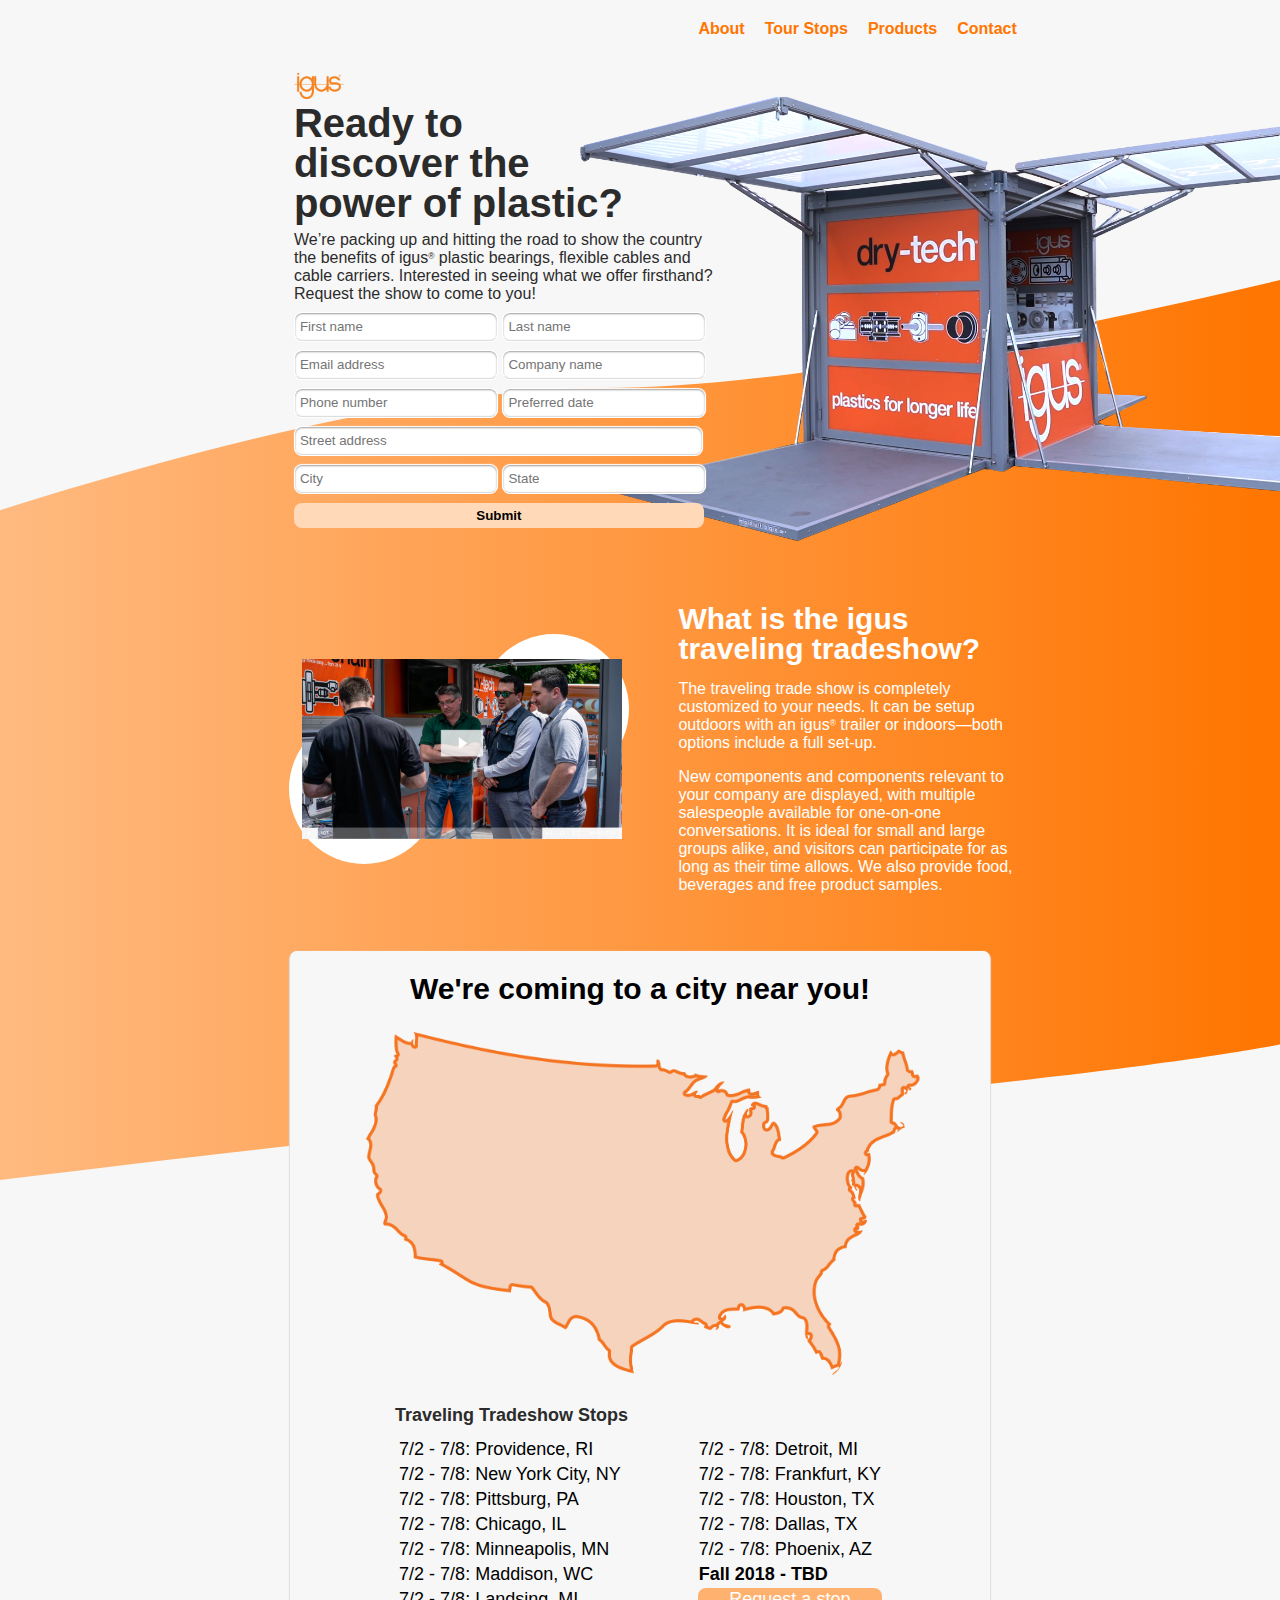
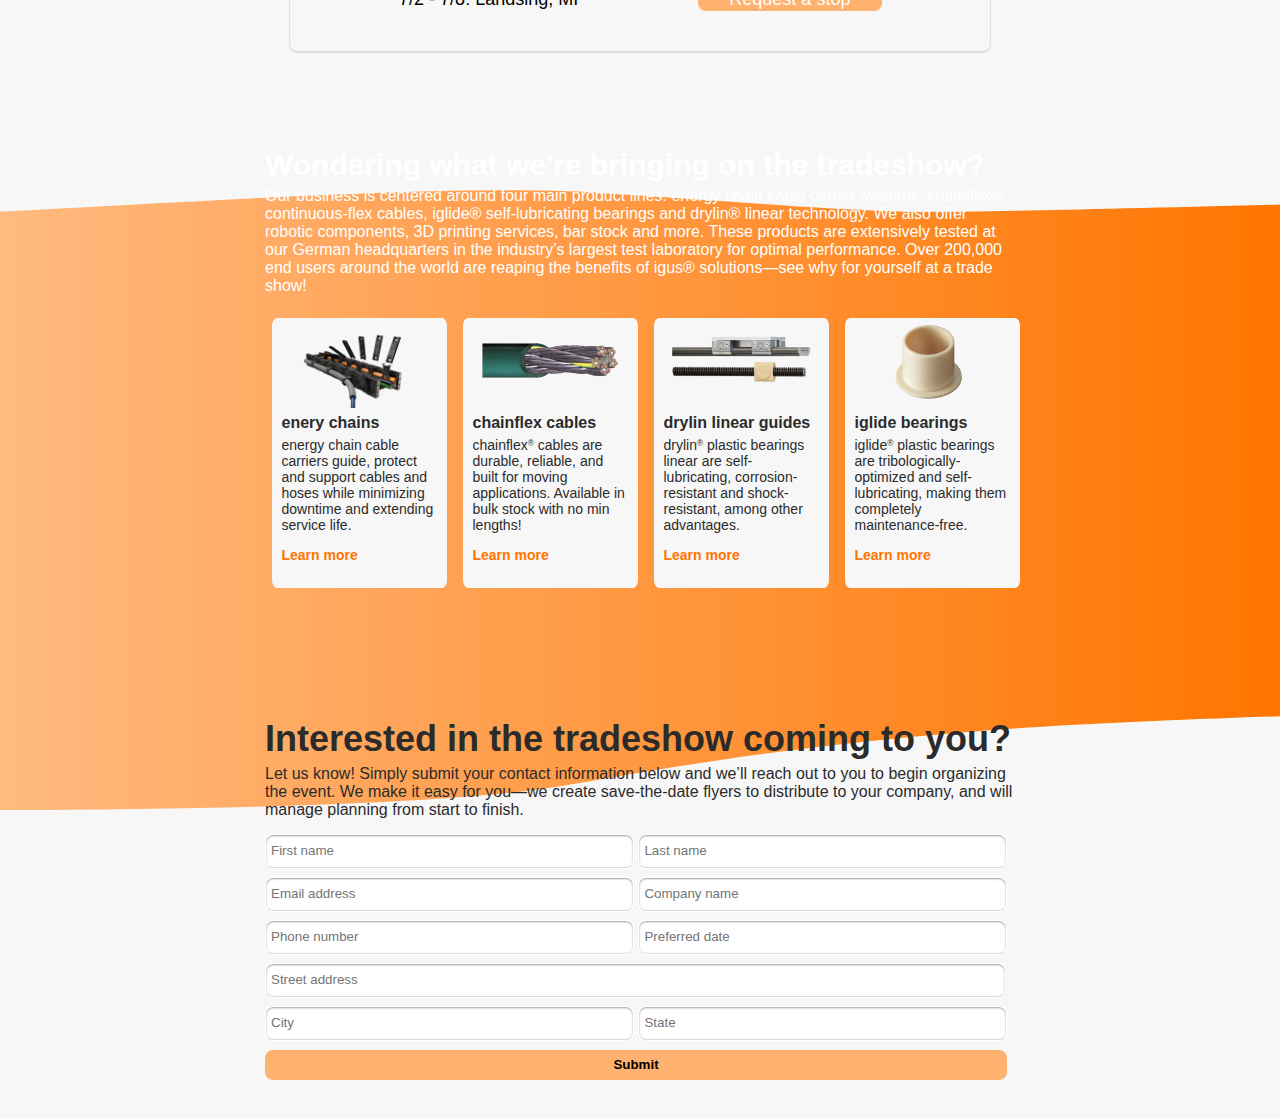
==== index.html @ 84ed5f97 "linked form to hubspot form" ====
<!DOCTYPE html>
<html lang="en" dir="ltr">
<head>
  <meta charset="utf-8">
  <meta name="viewport" content="width=device-width, initial-scale=1">
  <title>igus Traveling Tradeshow</title>
  <script src="https://ajax.googleapis.com/ajax/libs/jquery/3.3.1/jquery.min.js"></script>
  <script src="tts.js"></script>
  <link rel="stylesheet" type="text/css" href="tts.css">
</head>
<body>
  <div class="container">
    <div class="nav">
      <a class="about float-left">About</a>
      <a class="tour-stops float-left">Tour Stops</a>
      <a class="products float-left">Products</a>
      <a class="contact float-left">Contact</a>
  </a>
    </div>
    <div class="top-left-content">
      <img src="img/iguslogo.png" />
      <h1>Ready to discover the power of plastic?</h1>
      <h2>We’re packing up and hitting the road to show the country the benefits of igus<span style="font-size: 10px"><sup>®</sup></span> plastic bearings, flexible cables and cable carriers. Interested in seeing what we offer firsthand? Request the show to come to you!</h2>
      <form action="https://forms.hubspot.com/uploads/form/v2/2366840/729fb272-72f8-492a-8fc4-59e9e68675ff" method="post">
        <input type="text" placeholder="First name" name="firstname" class="two-column" />
        <input type="text" placeholder="Last name" name="lastname" class="two-column" />
        <br />
        <input type="text" placeholder="Email address" name="email" class="two-column" />
        <input type="text" placeholder="Company name" name="company" class="two-column" />
        <br />
        <input type="text" placeholder="Phone number" name="phone" class="two-column" />
        <input type="text" placeholder="Preferred date" name="preferreddate" class="two-column" />
        <br />
        <input type="text" placeholder="Street address" name="address" class="one-column" />
        <br />
        <input type="text" placeholder="City" name="city" class="two-column" />
        <input type="text" placeholder="State" name="state" class="two-column" />
        <br />
        <input type="checkbox" class="opt-in form1" value="true" name="RelevantInfo"> <span class="opt-in form1 form-text">Please send me future relevant information about igus<span style="font-size: 8px"><sup>®</sup></span></span>
        <br class="opt-in-br form1-br" />
        <input type="submit" class="submit" value="Submit">
      </form>
    </div>
    <div class="top-right-content">
      <img src="img/box_transparent.png" />
    </div>
    <div class="middle-left-content">
      <img src="img/video_placeholder.png" class="video" />
      <div id="circle1" class="float-left"></div>
      <div id="circle2" class="float-left"></div>
    </div>
    <div class="middle-right-content">
      <h3>What is the igus traveling tradeshow?</h3>
      <p>The traveling trade show is completely customized to your needs. It can be setup outdoors with an igus<span style="font-size: 10px"><sup>®</sup></span>  trailer or indoors—both options include a full set-up.</p>
      <p>New components and components relevant to your company are displayed, with multiple salespeople available for one-on-one conversations. It is ideal for small and large groups alike, and visitors can participate for as long as their time allows. We also provide food, beverages and free product samples. </p>
    </div>
    <div class="map">
      <h3>We're coming to a city near you!</h3>
      <center><img src="img/map_placeholder.png" /></center>
      <p class="trigger">Traveling Tradeshow Stops</p>
      <table class="tour-dates">
        <tbody>
          <tr>
            <td>7/2 - 7/8: Providence, RI</td>
            <td class="middle-column"></td>
            <td>7/2 - 7/8: Detroit, MI</td>
          </tr>
          <tr>
            <td>7/2 - 7/8: New York City, NY</td>
            <td></td>
            <td>7/2 - 7/8: Frankfurt, KY</td>
          </tr>
          <tr>
            <td>7/2 - 7/8: Pittsburg, PA</td>
            <td></td>
            <td>7/2 - 7/8: Houston, TX</td>
          </tr>
          <tr>
            <td>7/2 - 7/8: Chicago, IL</td>
            <td></td>
            <td>7/2 - 7/8: Dallas, TX</td>
          </tr>
          <tr>
            <td>7/2 - 7/8: Minneapolis, MN</td>
            <td></td>
            <td>7/2 - 7/8: Phoenix, AZ</td>
          </tr>
          <tr>
            <td>7/2 - 7/8: Maddison, WC</td>
            <td></td>
            <td><strong>Fall 2018 - TBD</strong></td>
          </tr>
          <tr>
            <td>7/2 - 7/8: Landsing, MI</td>
            <td></td>
            <td class="cta">Request a stop</td>
          </tr>
        </tbody>
      </table>
    </div>
    <div class="van">
      <img src="img/van.png" />
    </div>
    <div class="tile-intro">
      <h3>Wondering what we're bringing on the tradeshow?</h3>
      <p>Our business is centered around four main product lines: energy chain cable carrier systems, chainflex® continuous-flex cables, iglide® self-lubricating bearings and drylin® linear technology. We also offer robotic components, 3D printing services, bar stock and more. These products are extensively tested at our German headquarters in the industry’s largest test laboratory for optimal performance. Over 200,000 end users around the world are reaping the benefits of igus® solutions—see why for yourself at a trade show! </p>
    </div>
    <div class="tiles">
      <div class="e-chain tile float-left">
        <center><img src="img/echain_tile.png" /></center>
        <h4>enery chains</h4>
        <p>energy chain cable carriers guide, protect and support cables and hoses while minimizing downtime and extending service life. </p>
        <p class="cta">Learn more</p>
      </div>
      <div class="chainflex tile float-left">
        <center><img src="img/chainflex_tile.png" /></center>
        <h4>chainflex cables</h4>
        <p>chainflex<span style="font-size: 10px"><sup>®</sup></span> cables are durable, reliable, and built for moving applications. Available in bulk stock with no min lengths! </p>
        <p class="cta">Learn more</p>
      </div>
      <div class="drylin tile float-left">
        <center><img src="img/drylin_tile.png" /></center>
        <h4>drylin linear guides</h4>
        <p>drylin<span style="font-size: 10px"><sup>®</sup></span> plastic bearings linear are self-lubricating, corrosion-resistant and shock-resistant, among other advantages. </p>
        <p class="cta">Learn more</p>
      </div>
      <div class="iglide tile float-left">
        <center><img src="img/iglide_tile.png" /></center>
        <h4>iglide bearings</h4>
        <p>iglide<span style="font-size: 10px"><sup>®</sup></span> plastic bearings are tribologically-optimized and self-lubricating, making them completely maintenance-free. </p>
        <p class="cta">Learn more</p>
      </div>
    </div>
    <div class="bottom-form">
      <h3>Interested in the tradeshow coming to you?</h3>
      <p>Let us know! Simply submit your contact information below and we’ll reach out to you to begin organizing the event. We make it easy for you—we create save-the-date flyers to distribute to your company, and will manage planning from start to finish. </p>
      <form action="https://forms.hubspot.com/uploads/form/v2/2366840/729fb272-72f8-492a-8fc4-59e9e68675ff" method="post">
        <input type="text" placeholder="First name" name="firstname" class="two-column" />
        <input type="text" placeholder="Last name" name="lastname" class="two-column" />
        <br />
        <input type="text" placeholder="Email address" name="email" class="two-column" />
        <input type="text" placeholder="Company name" name="company" class="two-column" />
        <br />
        <input type="text" placeholder="Phone number" name="phone" class="two-column" />
        <input type="text" placeholder="Preferred date" name="preferreddate" class="two-column" />
        <br />
        <input type="text" placeholder="Street address" name="address" class="one-column" />
        <br />
        <input type="text" placeholder="City" name="city" class="two-column" />
        <input type="text" placeholder="State" name="state" class="two-column" />
        <br />
        <input type="checkbox" class="opt-in form2" value="true" name="RelevantInfo"> <span class="opt-in form2 form-text">Please send me future relevant information about igus<span style="font-size: 8px"><sup>®</sup></span></span>
        <br class="opt-in-br form2-br" />
        <input type="submit" class="submit" value="Submit">
      </form>
    </div>
  </div>
  <svg class="orangebg" preserveAspectRatio="none" width="1800px" height="1116px" viewBox="0 0 1800 1116" version="1.1" xmlns="http://www.w3.org/2000/svg" xmlns:xlink="http://www.w3.org/1999/xlink">
    <defs>
        <linearGradient x1="100%" y1="50%" x2="0%" y2="50%" id="linearGradient-1">
            <stop stop-color="#FF7500" offset="0%"></stop>
            <stop stop-color="#FFBA80" offset="100%"></stop>
        </linearGradient>
    </defs>
    <g id="Page-1" stroke="none" stroke-width="1" fill="none" fill-rule="evenodd">
        <g transform="translate(0.000000, -312.000000)" fill="url(#linearGradient-1)">
            <g transform="translate(0.000000, 84.000000)">
                <path d="M0,513.405954 C363.564269,412.464767 646.639088,361.994174 849.224458,361.994174 C1051.80983,361.994174 1368.73501,317.329449 1800,228 C1800,860 1800,1176 1800,1176 C1800,1176 1508,1227 849.691576,1264.69545 C683.890856,1274.18938 400.660331,1300.62423 0,1344 L0,513.405954 Z" id="Path-2"></path>
            </g>
        </g>
    </g>
  </svg>
  <svg class="orangebg-2" preserveAspectRatio="none" width="1800px" height="687px" viewBox="0 0 1800 687" version="1.1" xmlns="http://www.w3.org/2000/svg" xmlns:xlink="http://www.w3.org/1999/xlink">
      <defs>
          <linearGradient x1="-6.92675159%" y1="118.098209%" x2="88.933121%" y2="3.46675311%" id="linearGradient-1">
              <stop stop-color="#FF7000" offset="0%"></stop>
              <stop stop-color="#FFBA80" offset="100%"></stop>
          </linearGradient>
      </defs>
      <g id="Page-1" stroke="none" stroke-width="1" fill="none" fill-rule="evenodd">
          <g id="Artboard-Copy-5" transform="translate(0.000000, -2143.000000)" fill="url(#linearGradient-1)">
              <g id="Blue-background" transform="translate(-166.000000, 85.000000)">
                  <path d="M1006,2061 C1192,2070.09346 1362,2082.08822 1470,2082.08822 C1542,2082.08822 1707.33333,2079.42233 1966,2074.09055 L1966,2641 C1778.66667,2645.66667 1629.33333,2651.66667 1518,2659 C1191.76858,2680.4883 1012,2713 925,2722 C784.421966,2736.54256 531.421966,2744.20922 166,2745 L166,2082.08822 C497,2068.49767 820,2051.90654 1006,2061 Z" id="Path-5"></path>
              </g>
          </g>
      </g>
  </svg>
  <script src="https://unpkg.com/scrollreveal/dist/scrollreveal.min.js"></script>
  <script src="https://cdnjs.cloudflare.com/ajax/libs/ScrollMagic/2.0.5/ScrollMagic.min.js"></script>
  <script src="https://cdnjs.cloudflare.com/ajax/libs/ScrollMagic/2.0.5/plugins/debug.addIndicators.min.js"></script>
</body>
</html>
---- tts.css ----
body {
  background-color: #F7F7F7;
  font-family: arial;
}

/* Container for all content */
.container {
  width: 1300px;
  z-index: 2;
  position: relative;
}

/* Popular styles */
.container, .map, .tour-dates, .tile-intro, .tiles, .bottom-form {
  margin-left: auto;
  margin-right: auto;
}
.float-left {
  float: left;
}

/* Backgrounds */
.orangebg, .orangebg-2 {
  position: absolute;
  left: 0;
  z-index: 1;
  width: 100vw;
}
.orangebg {
  top: 280px;
}
.orangebg-2 {
  top: 1930px;
}

/* Navigation */
.nav .float-left {
  padding-left: 20px;
}
.nav {
  height: 30px;
  color: #FF7500;
  font-size: 16px;
  margin-top: 20px;
  font-weight: bold;
  margin-left: 65%;
}

/* Intro section */
.top-left-content {
  width: 420px;
  margin-top: 3%;
  margin-left: 5%;
}
.top-right-content {
  width: 800px;
  position: absolute;
  top: 60px;
  left: 40%;
}
h1, h2 {
  margin-top: 0;
  color: #2B2B2B;
}
h1 {
  font-size: 40px;
  line-height: 1em;
  margin-bottom: 8px;
}
h2 {
  font-weight: 400;
  font-size: 16px;
  margin-bottom: 10px;
}
.top-right-content img {
  width: 800px;
}
.top-left-content img {
  width: 50px;
}

/* Styling forms */
input[type=text], input[type=submit] {
  border-radius: 8px;
}
input[type=text] {
  border: 1px solid transparent;
  border-top: none;
  border-bottom: 1px solid #DDD;
  box-shadow: inset 0 1px 2px rgba(0, 0, 0, .39), 0 -1px 1px #FFF, 0 1px 0 #FFF;
  margin-bottom: 10px;
  padding-left: 5px;
}
input[type=submit] {
  border: none;
  font-weight: bold;
}

.form-text{
  font-size: 13px;
  color: #2B2B2B;
}

.opt-in{
  margin-top: 0;
  margin-bottom: 10px;
}

.opt-in,
.opt-in-br{
  display: none;
}

.submit:hover{
  box-shadow: 0 4px 8px 0 rgba(0, 0, 0, 0.2), 0 6px 20px 0 rgba(0, 0, 0, 0.19);
}

/* First form */
.top-left-content input[type=text], .top-left-content input[type=submit] {
  height: 25px;
}
.top-left-content .two-column {
  width: 195px;
}
.top-left-content .one-column {
  width: 400px;
}
.top-left-content input[type=submit] {
  width: 410px;
  background-color: #FFD9B8;
}

/* Second form */
.bottom-form input[type=text], .bottom-form input[type=submit] {
  height: 30px;
}
.bottom-form .two-column {
  width: 420px;
}
.bottom-form .one-column {
  width: 850px;
}
.bottom-form input[type=submit] {
  width: 860px;
  background-color: #FFB16F
}

/* Video styling */
.middle-left-content {
  width: 600px;
  margin-top: 6%;
  margin-left: 7%;
}
#circle1, #circle2 {
  background-color: white;
  width: 250px;
  height: 250px;
  border-radius: 50%;
  display: block;
}
#circle1 {
  margin-top: 20%;
}

/* Video text styling */
.middle-right-content {
  width: 500px;
  position: absolute;
  left: 55%;
  color: white;
}
.middle-right-content h3 {
  font-size: 40px;
  line-height: 1em;
  margin-bottom: 8px;
  font-weight: bold;
}
.middle-right-content p {
  font-size: 16px;
}
.middle-left-content img {
  width: 450px;
  position: absolute;
  left: 9%;
  margin-top: 4%;
}

/* Map styling */
.map {
  background-color: #F7F7F7;
  width: 700px;
  position: relative;
  height: 700px;
  margin-top: 40%;
  box-shadow: 0 1px 1px 1px rgb(222, 222, 222);
  border-radius: 7.2px;
}
.map img {
  width: 600px;
}
.map h3 {
  text-align: center;
  font-size: 30px;
  padding-top: 3%;
  padding-bottom: 0;
  margin-bottom: 0;
}
.map p {
  margin-left: 15%;
  font-size: 18px;
  font-weight: bold;
  margin-bottom: 10px;
  color: #2B2B2B;
  margin-top: 0;
}
.tour-dates {
  text-align: left;
  font-size: 18px;
}
.tour-dates .middle-column {
  width: 15%;
}
.tour-dates .cta {
  background-color: #FFB16F;
  color: white;
  border-radius: 8px;
  text-align: center;
}

/* Van styling */
.van {
  margin-top: 47px;
  margin-left: 0;
  opacity: 0;
  transition: all 1s ease-out;
}
.fadeIn {
  margin-left: 550px;
  opacity: 1;
}
.van img {
  width: 600px;
}

/* Tile intro */
.tile-intro {
  width: 875px;
  position: relative;
  color: white;
}
.tile-intro h3 {
  font-size: 30px;
  margin-bottom: 0;
}
.tile-intro p {
  margin-top: 5px;
}

/* Product tiles */
.tiles {
  position: relative;
  width: 913px;
  margin-top: 3%;
}
h4 {
  margin-bottom: 0;
  color: #2B2B2B
}
.tiles p {
  margin-top: 5px;
  color: #2B2B2B
}
.tiles .cta {
  color: #FF7500;
  font-weight: bold;
}
.tile {
  width: 190px;
  height: 300px;
  background-color: #f7f7f7;
  margin-left: 2%;
  border-radius: 3%;
  padding-left: 10px;
  padding-right: 10px;
}
.tile img {
  height: 112px;
}

/* Bottom form text*/
.bottom-form {
  width: 875px;
  margin-top: 40%;
  margin-bottom: 5%;
}
.bottom-form h3 {
  font-size: 42px;
  margin-bottom: 0;
  color: #2B2B2B;
}
.bottom-form p {
  margin-top: 5px;
  color: #2B2B2B;
}

/*Cursor on links*/
.nav, .cta, .submit{
  cursor: pointer;
}

@media only screen and (max-width: 375px) {
  body {
    width: 345px;
    margin-left: 0;
  }

  /* Background */
  .orangebg {
    top: 310px;
  }
  .orangebg-2 {
    top: 1440px;
  }

  /* Popular styles */
  .container {
    width: 345px;;
    margin-left: 0;
    margin-right: 0;
  }

  /* Intro section */
  .top-left-content {
    width: calc(100% - 10px);
    margin-left: 8px;
  }

  /* Styling forms */
  /* First form */
  .top-left-content .one-column, .top-left-content .two-column {
    width: calc(100% - 20px);
  }
  .top-left-content input[type=submit] {
    width: calc(100% - 10px);
  }

  /* Second form */
  .bottom-form .one-column {
    width: calc(100% - 20px);
  }
  .bottom-form .two-column {
    width: calc(100% - 20px);
  }
  .bottom-form input[type=submit] {
    width: 100%;
  }

  /* Video styling */
  .middle-left-content {
    width: 345px;
    margin-left: 6%;
  }
  .middle-left-content img {
    width: 270px;
    left: 12%;
  }
  #circle1, #circle2 {
    width: 120px;
    height: 120px;
    margin-left: 10px;
  }

  #circle1{
    margin-top: 20%;
  }
  #circle2 {
    margin-top: -1%;
    margin-left: 15%;
  }

  /* Video text styling */
  .middle-right-content {
    width: 330px;
    margin-top: 86%;
  }

  /* Van styling */
  .van, .fadeIn {
    margin-top: -560px;
    margin-left: 40px;
  }

  /* Map styling */
  .map {
    width: 340px;
    height: 430px;
    margin-top: 45%;
    margin-left: 5%;
  }
  .map img {
    width: 280px;
  }
  .tour-dates .middle-column {
    width: 0;
  }

  /* Tile intro */
  .tile-intro {
    width: 340px;
    margin-left: 8px;
    margin-top: 135%;
  }

  /* Product tiles */
  .tiles {
    width: 355px;
    margin-left: 6px;
  }
  .tile {
    width: 145px;
    height: 220px;
  }
  .tile img {
    height: 80px;
  }
  .tile p {
    font-size: 12px;
    margin-bottom: 0;
  }
  h4 {
    font-size: 14px;
  }

  /* Bottom form */
  .bottom-form {
    width: 320px;
    margin-left: 8px;
  }
}

@media only screen and (min-width: 376px) and (max-width: 495px) {
  body {
    width: 480px;
  }

  /* Background */
  .orangebg, .orangebg-2 {
    width: 480px;
  }
  .orangebg {
    top: 330px;
  }
  .orangebg-2 {
    top: 1420px;
  }

  /* Popular styles */
  .container {
    width: 480px;
  }

  /* Intro section */
  .top-left-content {
    width: 344px;
    margin-left: 1%;
  }
  .top-right-content {
    z-index: 1;
  }

  /* Styling forms */
  /* First form */
  .top-left-content .one-column, .top-left-content .two-column, .bottom-form .one-column, .bottom-form .two-column {
    width: calc(100vw - 50px);
  }
  .top-left-content input[type=submit], .bottom-form input[type=submit] {
    width: calc(100vw - 40px);
  }

  /* Video styling */
  .middle-left-content {
    width: 480px;
    margin-left: auto;
    margin-right: auto;
  }
  .middle-left-content img {
    width: 80vw;
    position: absolute;
    left: 7vw;
    margin-top: 4%;
  }
  #circle1, #circle2 {
    width: 42vw;
    height: 42vw;
  }

  #circle1 {
    margin-top: 13%;
  }
  #circle2 {
    margin-top: -1%;
    margin-left: 5%;
  }

  /* Video text styling */
  .middle-right-content {
    width: calc(100vw - 10vw);
    margin-top: 79%;
  }
  .middle-right-content h3 {
    font-size: 34px;
  }

  /* Van styling */
  .van, .fadeIn {
    margin-top: -610px;
    margin-left: 20vw;
  }

  /* Map styling */
  .map {
    width: 90vw;
    height: 470px;
    margin-top: 35%;
    margin-left: 1vw;
  }
  .map img {
    width: 350px;
  }
  .tour-dates .middle-column {
    width: 5%;
  }

  /* Tile intro */
  .tile-intro {
    width: calc(100vw - 10vw);
    margin-left: 2%;
    margin-top: 110%;
  }

  /* Product tiles */
  .tiles {
    width: 480px;
    margin-left: 0;
  }
  .tile {
    width: calc(100vw - 60vw);
  }

  /* Bottom form */
  .bottom-form {
    width: calc(100vw - 10vw);
    margin-left: 2%;
  }
}

@media only screen and (min-width:496px) and (max-width:768px) {
  /* Background */
  .orangebg, .orangebg-2 {
    height: 280px;
  }
  .orangebg {
    top: 280px;
  }
  .orangebg-2 {
    top: 1240px;
  }
  .container {
    width: 100vw;
    overflow-x: hidden;
  }

  /* Intro section */
  .top-right-content img {
    width: 700px;
  }
  .top-left-content {
    width: 360px;
    margin-left: 3vw;
    top: 20px
  }
  .top-right-content {
    top: 0
  }
  h1 {
    width: 344px;
  }

  /* Styling forms */
  /* First form */
  .top-left-content .two-column {
    width: 165px;
  }
  .top-left-content .one-column {
    width: 345px;
  }
  .top-left-content input[type=submit] {
    width: 355px;
  }

  /* Second form */
  .bottom-form .one-column {
    width: 80vw;
  }
  .bottom-form .two-column {
    width: 80vw;
  }
  .bottom-form input[type=submit] {
    width: calc(80vw + 10px)
  }

  /* Video styling */
  .middle-left-content {
    width: 80vw;
    margin-top: 12vw;
    margin-left: auto;
    margin-right: auto;
  }
  .middle-left-content img {
    width: 70vw;
    margin-left: 6vw;
  }
  .middle-right-content .float-left {
    float: none;
  }
  #circle1, #circle2 {
    width: 35vw;
    height: 35vw;
  }

  #circle1 {
    margin-top: 13%;
  }
  #circle2 {
    margin-top: -1%;
    margin-left: 12%;
  }

  /* Video text styling */
  .middle-right-content {
    width: 80vw;
    left: 1%;
    margin-left: auto;
    margin-right: auto;
    margin-top: 65vw;
  }

  /* Van styling */
  .van, .fadeIn {
    position: absolute;
    margin-top: -590px;
    margin-left: 150px;
  }

  /* Map styling */
  .map {
    width: 400px;
    height: 470px;
    margin-top: 150px;
  }
  .map img {
    width: 350px;
  }
  .tour-dates .middle-column {
    width: 5%;
  }

  /* Tile intro */
  .tile-intro {
    width: 80vw;
    margin-left: auto;
    margin-right: auto;
    margin-top: 0;
  }

  /* Product tiles */
  .tiles {
    width: 440px;
    top: 20px
  }

  h4{
    margin-top: 4%;
  }

  /* Bottom form */
  .bottom-form {
    width: 80vw;
    margin-top: 670px;
  }
}

@media only screen and (min-width:769px) and (max-width:1299px) {
  .orangebg {
    height: 900px;
  }
  .orangebg-2 {
    top: 1790px;
    height: 620px;
  }
  .container {
    width: 769px;
  }
  .nav {
    margin-left: 55%;
  }
  h1 {
    width: 340px;
  }
  .middle-left-content {
    width: 400px;
  }
  .middle-left-content img {
    width: 320px;
    left: 6%;
    margin-top: 11%;
  }
  .middle-right-content {
    width: 350px;
  }
  .middle-right-content h3 {
    font-size: 30px;
  }
  .map {
    margin-top: 55%;
  }
  #circle1, #circle2 {
    width: 150px;
    height: 150px;
  }
  #circle1 {
    margin-top: 35%;
    margin-left: -5%;
  }
  #circle2 {
    margin-top: 15%;
    margin-left: 10%;
  }
  .van {
    margin-left: 0;
  }
  .fadeIn {
    margin-left: 300px;
  }
  .van img {
    width: 430px;
  }
  .tile-intro, .bottom-form {
    width: 750px;
  }
  .tiles {
    width: 800px;
  }
  h4 {
    margin-top: 2px;
  }
  .tile {
    width: 155px;
    height: 270px;
  }
  .tile img {
    height: 90px;
  }
  .tiles p {
    font-size: 14px;
  }
  .bottom-form {
    margin-top: 55%;
  }
  .bottom-form h3 {
    font-size: 36px;
  }
  .bottom-form .two-column {
      width: 360px;
  }
  .bottom-form .one-column {
    width: 732px;
  }
  .bottom-form input[type="submit"] {
    width: 742px;
  }
}

@media only screen and (max-width: 495px) {
  .orangebg, .orangebg-2 {
    height: 400px;
  }
  .top-right-content img {
    width: 570px;
    margin-top: -30px;
    display: none;
  }
  .top-left-content br {
    display: block;
    margin: 0 0;
  }
  .middle-left-content {
    margin-top: 20%;
  }
  .middle-right-content .float-left {
    float: none;
  }
  .middle-right-content {
    left: 2%;
  }
  h4 {
    margin-top: 5px;
  }
  .bottom-form {
    margin-top: 140%;
  }
}

@media only screen and (max-width: 768px) {
  .nav{
    display: none;
  }
  .middle-left-content img {
    position: absolute;
    margin-top: 4%;
  }
  #circle1, #circle2 {
    background-color: #ff7500;
  }
  .middle-right-content {
    position: relative;
    color: #2B2B2B
  }
  .van {
    opacity: 1;
    transition: none;
  }
  .van img {
    width: 300px;
  }
  .map h3 {
    font-size: 20px;
  }
  .map p {
    margin-left: 21%;
  }
  .tour-dates {
    font-size: 14px;
  }
  .tile-intro {
    color: #2B2B2B;
  }
  .tile {
    background-color: #FFB16F;
  }
  .iglide, .drylin {
    margin-top: 10px;
  }
  .bottom-form {
    margin-bottom: 5%;
  }
  .bottom-form h3 {
    font-size: 30px;
    margin-bottom: 0;
    color: #2B2B2B;
  }
  .bottom-form p {
    margin-top: 5px;
    color: #2B2B2B;
  }
  .bottom-form br {
    display: block;
    margin: 0 0;
  }
}

@media only screen and (max-width: 1299px) {
  body {
    overflow-x: hidden;
  }
  .top-right-content img {
    z-index: 1;
    overflow-x: hidden;
  }
  .top-left-content {
    z-index: 2;
    position: relative;
  }
}

/* Background styling */
@media only screen and (min-width: 600px) and (max-width: 650px) {
  .orangebg-2 {
    top: 1310px !important;
  }
}
@media only screen and (min-width: 651px) and (max-width: 705px) {
  .orangebg-2 {
    top: 1410px !important;
  }
}
@media only screen and (min-width: 706px) and (max-width: 768px) {
  .orangebg-2 {
    top: 1380px !important;
  }
}
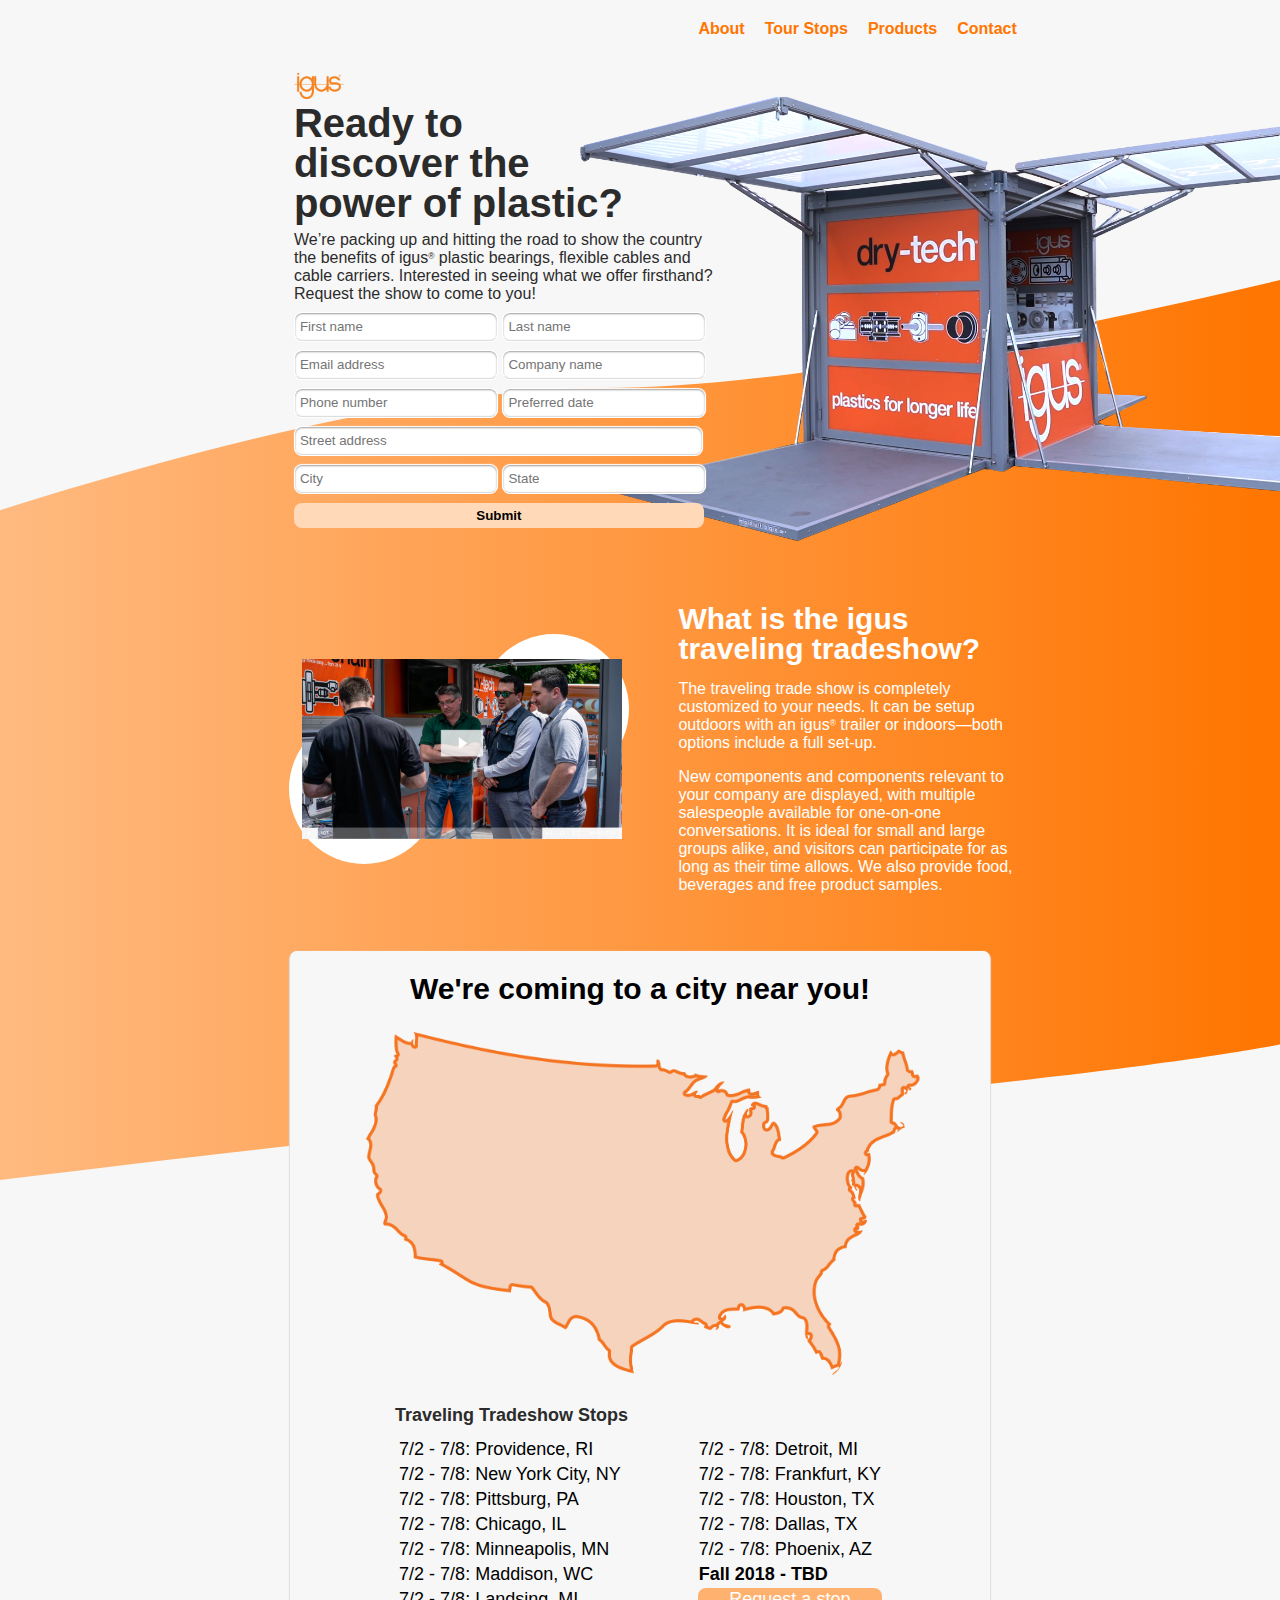
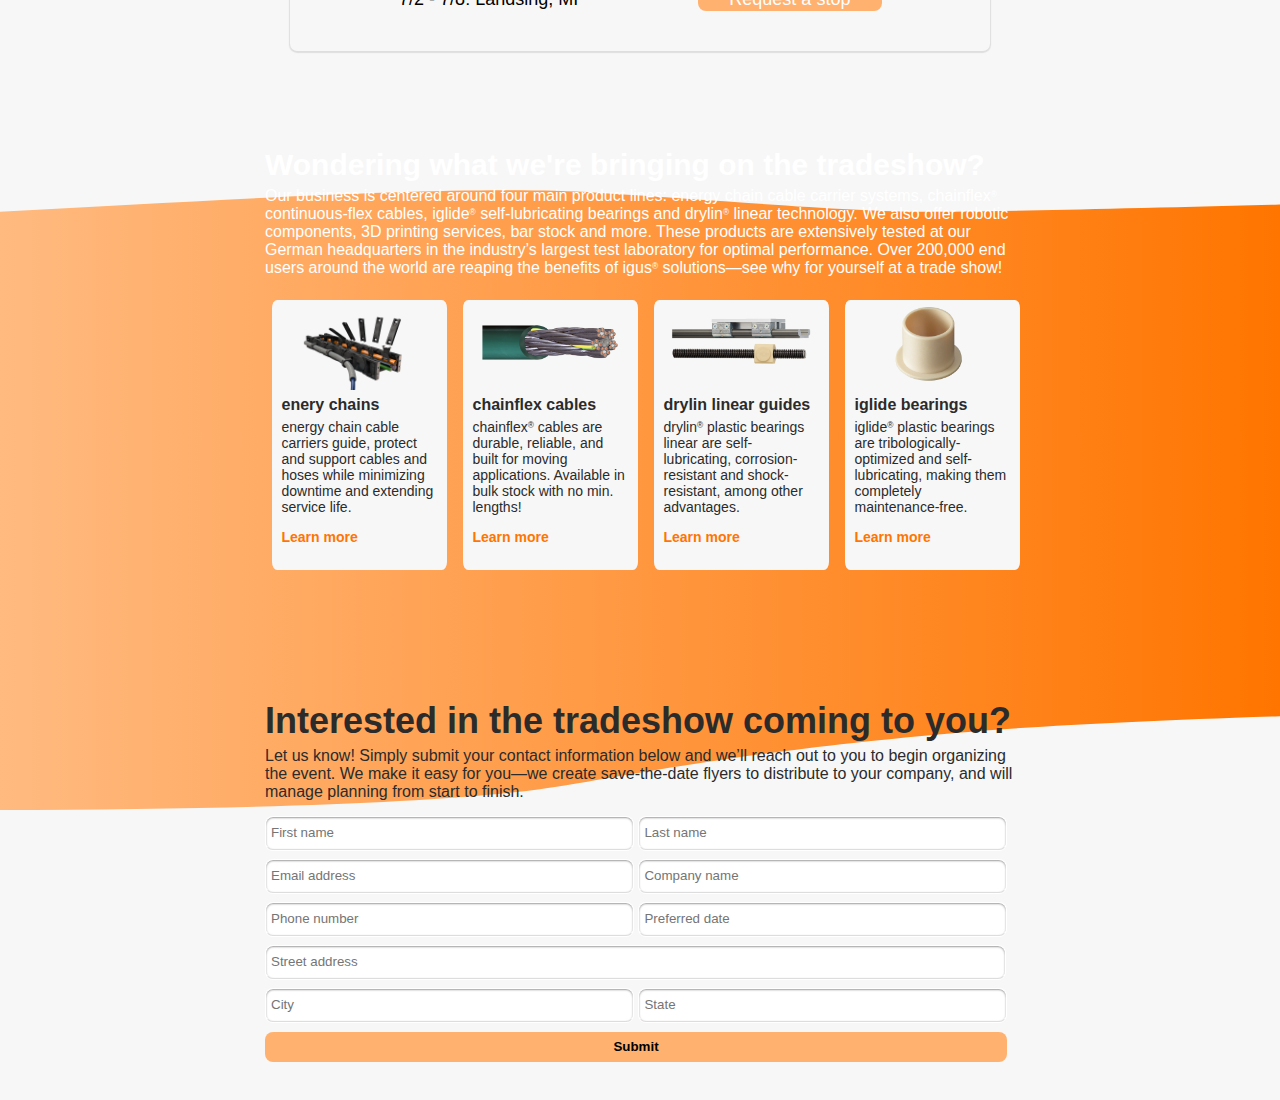
==== commit e8ca59cd: "few changes to form and text" ====
--- a/index.html
+++ b/index.html
@@ -103,7 +103,7 @@
     </div>
     <div class="tile-intro">
       <h3>Wondering what we're bringing on the tradeshow?</h3>
-      <p>Our business is centered around four main product lines: energy chain cable carrier systems, chainflex® continuous-flex cables, iglide® self-lubricating bearings and drylin® linear technology. We also offer robotic components, 3D printing services, bar stock and more. These products are extensively tested at our German headquarters in the industry’s largest test laboratory for optimal performance. Over 200,000 end users around the world are reaping the benefits of igus® solutions—see why for yourself at a trade show! </p>
+      <p>Our business is centered around four main product lines: energy chain cable carrier systems, chainflex<span style="font-size: 10px"><sup>®</sup></span> continuous-flex cables, iglide<span style="font-size: 10px"><sup>®</sup></span> self-lubricating bearings and drylin<span style="font-size: 10px"><sup>®</sup></span> linear technology. We also offer robotic components, 3D printing services, bar stock and more. These products are extensively tested at our German headquarters in the industry’s largest test laboratory for optimal performance. Over 200,000 end users around the world are reaping the benefits of igus<span style="font-size: 10px"><sup>®</sup></span> solutions—see why for yourself at a trade show! </p>
     </div>
     <div class="tiles">
       <div class="e-chain tile float-left">
@@ -115,7 +115,7 @@
       <div class="chainflex tile float-left">
         <center><img src="img/chainflex_tile.png" /></center>
         <h4>chainflex cables</h4>
-        <p>chainflex<span style="font-size: 10px"><sup>®</sup></span> cables are durable, reliable, and built for moving applications. Available in bulk stock with no min lengths! </p>
+        <p>chainflex<span style="font-size: 10px"><sup>®</sup></span> cables are durable, reliable, and built for moving applications. Available in bulk stock with no min. lengths! </p>
         <p class="cta">Learn more</p>
       </div>
       <div class="drylin tile float-left">
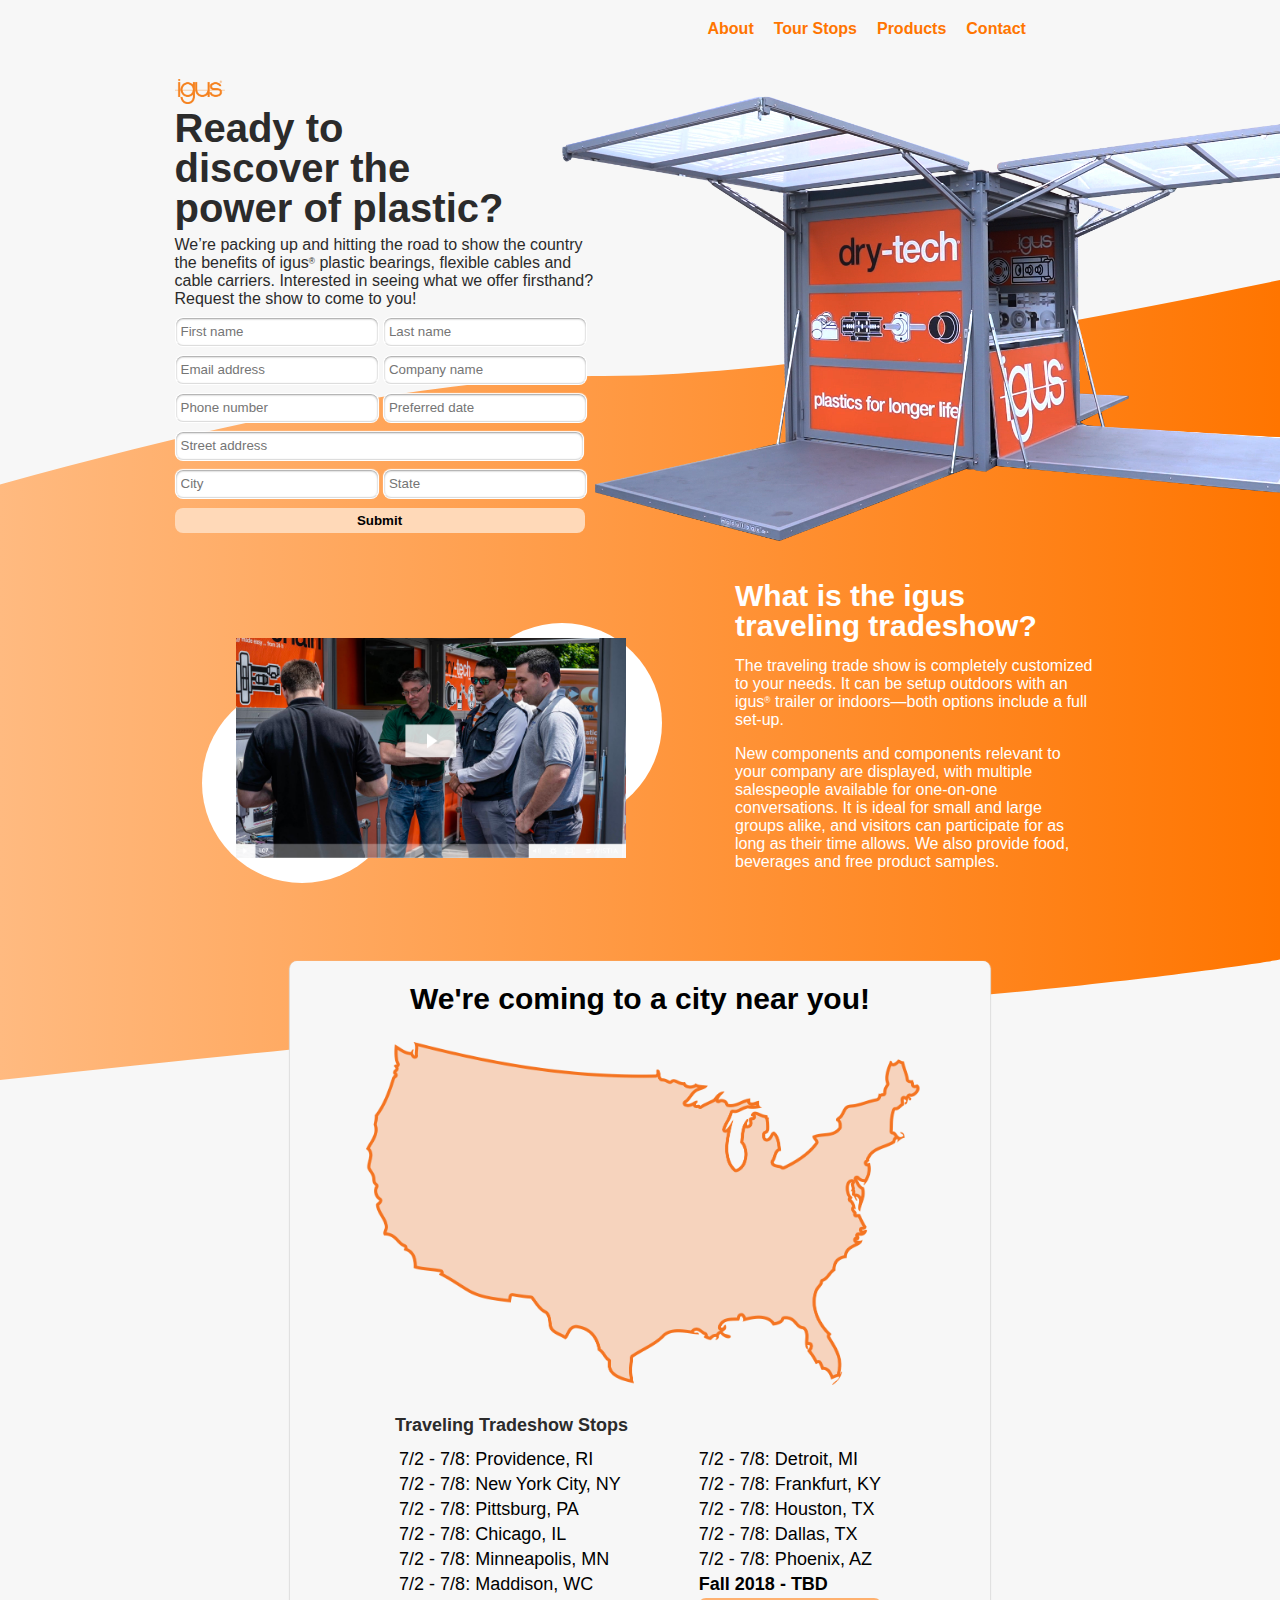
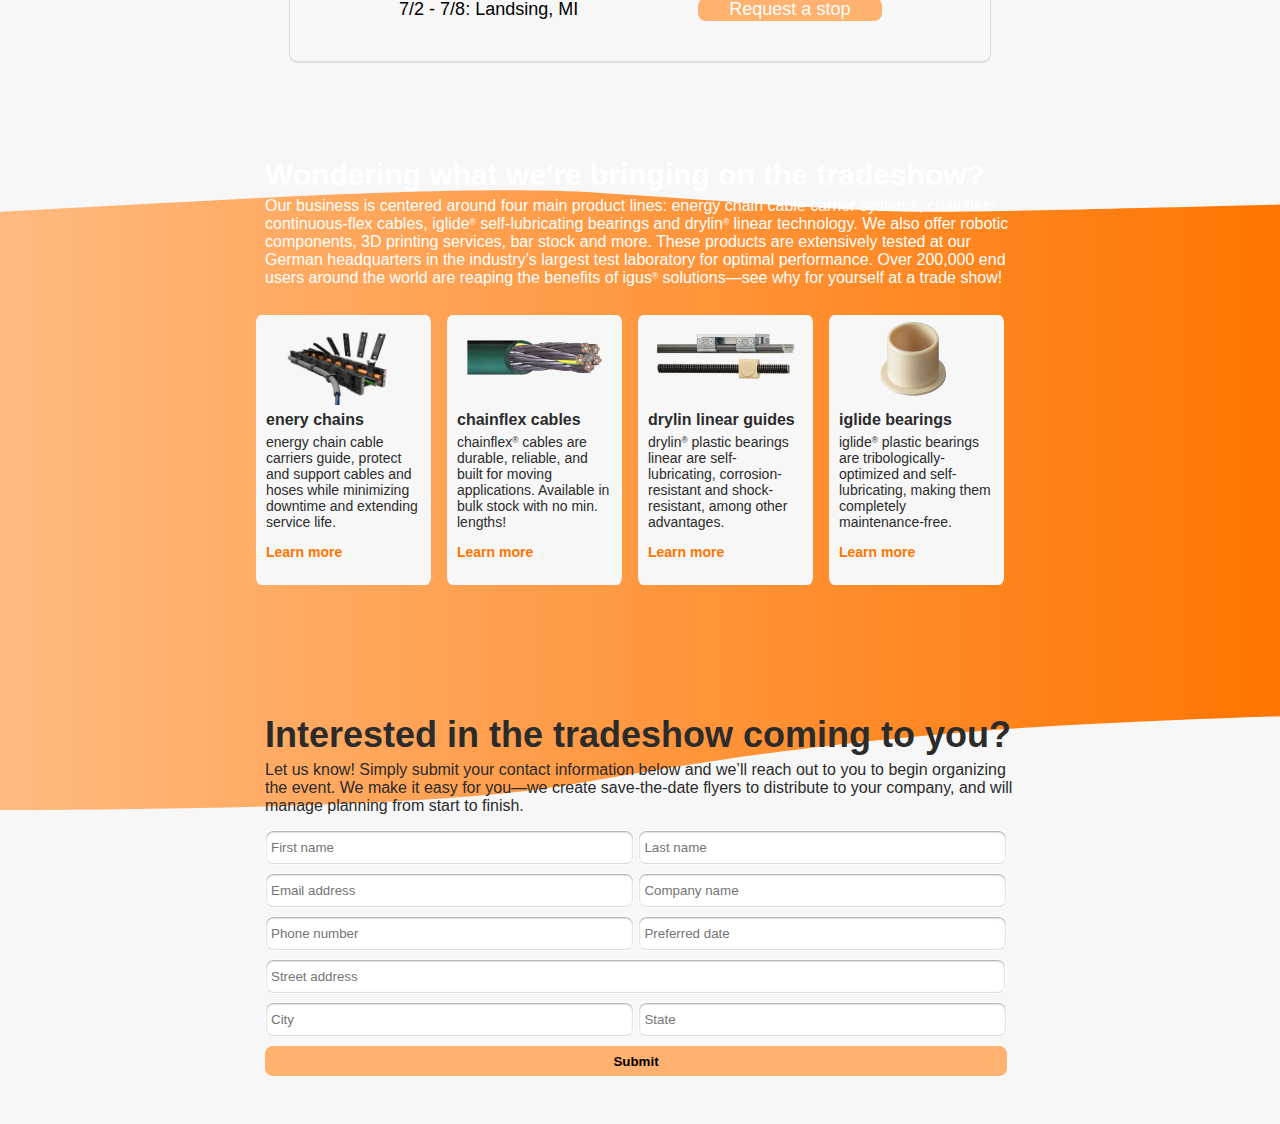
==== commit 275a08b8: "changing form on mobile to be a button" ====
--- a/index.html
+++ b/index.html
@@ -20,7 +20,8 @@
     <div class="top-left-content">
       <img src="img/iguslogo.png" />
       <h1>Ready to discover the power of plastic?</h1>
-      <h2>We’re packing up and hitting the road to show the country the benefits of igus<span style="font-size: 10px"><sup>®</sup></span> plastic bearings, flexible cables and cable carriers. Interested in seeing what we offer firsthand? Request the show to come to you!</h2>
+      <h2>We’re packing up and hitting the road to show the country the benefits of igus<span style="font-size: 10px"><sup>®</sup></span> plastic bearings, flexible cables and cable carriers. Interested in seeing what we offer firsthand? <span class="req-show">Request the show to come to you!</span></h2>
+      <a class="req-stop-mobile">Request a stop at your company</a>
       <form action="https://forms.hubspot.com/uploads/form/v2/2366840/729fb272-72f8-492a-8fc4-59e9e68675ff" method="post">
         <input type="text" placeholder="First name" name="firstname" class="two-column" />
         <input type="text" placeholder="Last name" name="lastname" class="two-column" />
--- a/tts.css
+++ b/tts.css
@@ -78,6 +78,9 @@
 .top-left-content img {
   width: 50px;
 }
+.req-stop-mobile{
+  display: none;
+}
 
 /* Styling forms */
 input[type=text], input[type=submit] {
@@ -95,22 +98,18 @@
   border: none;
   font-weight: bold;
 }
-
 .form-text{
   font-size: 13px;
   color: #2B2B2B;
 }
-
 .opt-in{
   margin-top: 0;
   margin-bottom: 10px;
 }
-
 .opt-in,
 .opt-in-br{
   display: none;
 }
-
 .submit:hover{
   box-shadow: 0 4px 8px 0 rgba(0, 0, 0, 0.2), 0 6px 20px 0 rgba(0, 0, 0, 0.19);
 }
@@ -284,7 +283,7 @@
   padding-right: 10px;
 }
 .tile img {
-  height: 112px;
+  height: 100px;
 }
 
 /* Bottom form text*/
@@ -304,7 +303,7 @@
 }
 
 /*Cursor on links*/
-.nav, .cta, .submit{
+.nav, .cta, .submit, .req-stop-mobile{
   cursor: pointer;
 }
 
@@ -316,10 +315,12 @@
 
   /* Background */
   .orangebg {
-    top: 310px;
+    top: 230px;
+    height: 320px;
   }
   .orangebg-2 {
-    top: 1440px;
+    top: 1020px;
+    height: 350px;
   }
 
   /* Popular styles */
@@ -337,6 +338,18 @@
 
   /* Styling forms */
   /* First form */
+  .top-left-content form{
+    display: none;
+  }
+  .req-show{
+    display: none;
+  }
+  .top-left-content a{
+    color: white;
+    background-color: #FF7500;
+    padding: 5px 10px 5px 10px;
+    border-radius: 15px;
+  }
   .top-left-content .one-column, .top-left-content .two-column {
     width: calc(100% - 20px);
   }
@@ -361,21 +374,19 @@
     margin-left: 6%;
   }
   .middle-left-content img {
-    width: 270px;
-    left: 12%;
+    width: 300px;
+    left: 9%;
   }
   #circle1, #circle2 {
     width: 120px;
     height: 120px;
-    margin-left: 10px;
-  }
-
+
+  }
   #circle1{
-    margin-top: 20%;
+    margin-top: 25%;
   }
   #circle2 {
-    margin-top: -1%;
-    margin-left: 15%;
+    margin-left: 25%;
   }
 
   /* Video text styling */
@@ -446,12 +457,13 @@
   /* Background */
   .orangebg, .orangebg-2 {
     width: 480px;
+    height: 400px;
   }
   .orangebg {
-    top: 330px;
+    top: 210px;
   }
   .orangebg-2 {
-    top: 1420px;
+    top: 1020px;
   }
 
   /* Popular styles */
@@ -470,6 +482,18 @@
 
   /* Styling forms */
   /* First form */
+  .top-left-content form{
+    display: none;
+  }
+  .req-show{
+    display: none;
+  }
+  .top-left-content a{
+    color: white;
+    background-color: #FF7500;
+    padding: 5px 10px 5px 10px;
+    border-radius: 15px;
+  }
   .top-left-content .one-column, .top-left-content .two-column, .bottom-form .one-column, .bottom-form .two-column {
     width: calc(100vw - 50px);
   }
@@ -626,6 +650,7 @@
   #circle1, #circle2 {
     width: 35vw;
     height: 35vw;
+    background-color: #FF7500;
   }
 
   #circle1 {
@@ -690,19 +715,19 @@
   }
 }
 
-@media only screen and (min-width:769px) and (max-width:1299px) {
+@media only screen and (min-width:769px) and (max-width:950px) {
   .orangebg {
     height: 900px;
   }
   .orangebg-2 {
-    top: 1790px;
+    top: 1800px;
     height: 620px;
   }
   .container {
     width: 769px;
   }
   .nav {
-    margin-left: 55%;
+    margin-left: 50%;
   }
   h1 {
     width: 340px;
@@ -725,6 +750,9 @@
     margin-top: 55%;
   }
   #circle1, #circle2 {
+    background-color: white;
+  }
+  #circle1, #circle2 {
     width: 150px;
     height: 150px;
   }
@@ -781,9 +809,109 @@
   }
 }
 
+@media only screen and (min-width: 951px) and (max-width: 1299px){
+  .top-left-content{
+    margin-left: 1%;
+  }
+  .orangebg {
+    height: 800px;
+  }
+  .orangebg-2 {
+    top: 1790px;
+    height: 620px;
+  }
+  .container {
+    width: 950px;
+  }
+  .nav {
+    margin-left: 55%;
+  }
+  h1 {
+    width: 340px;
+  }
+  .middle-left-content {
+    width: 600px;
+    margin-top: 0;
+  }
+  .middle-left-content img {
+    width: 390px;
+    left: 7.5%;
+    margin-top: 11%;
+  }
+  .middle-right-content {
+    width: 360px;
+    top: 20%;
+    left: 60%;
+  }
+  .middle-right-content h3 {
+    font-size: 30px;
+  }
+  .map {
+    margin-top: 45%;
+  }
+  #circle1, #circle2 {
+    width: 200px;
+    height: 200px;
+  }
+  #circle1 {
+    margin-top: 25%;
+    margin-left: -5%;
+  }
+  #circle2 {
+    margin-top: 15%;
+    margin-left: 10%;
+  }
+  .van {
+    margin-left: 0;
+  }
+  .fadeIn {
+    margin-left: 400px;
+  }
+  .van img {
+    width: 430px;
+  }
+  .tile-intro, .bottom-form {
+    width: 750px;
+  }
+  .tiles {
+    width: 800px;
+  }
+  h4 {
+    margin-top: 2px;
+  }
+  .tile {
+    width: 155px;
+    height: 270px;
+  }
+  .tile img {
+    height: 90px;
+  }
+  .tiles p {
+    font-size: 14px;
+  }
+  .bottom-form {
+    margin-top: 45%;
+  }
+  .bottom-form h3 {
+    font-size: 36px;
+  }
+  .bottom-form .two-column {
+      width: 360px;
+  }
+  .bottom-form .one-column {
+    width: 732px;
+  }
+  .bottom-form input[type="submit"] {
+    width: 742px;
+  }
+}
+
+
+
 @media only screen and (max-width: 495px) {
-  .orangebg, .orangebg-2 {
-    height: 400px;
+
+  .req-stop-mobile{
+    display: inline-block;
   }
   .top-right-content img {
     width: 570px;
@@ -794,8 +922,8 @@
     display: block;
     margin: 0 0;
   }
-  .middle-left-content {
-    margin-top: 20%;
+  #circle1, #circle2{
+    background-color: white;
   }
   .middle-right-content .float-left {
     float: none;
@@ -818,9 +946,6 @@
   .middle-left-content img {
     position: absolute;
     margin-top: 4%;
-  }
-  #circle1, #circle2 {
-    background-color: #ff7500;
   }
   .middle-right-content {
     position: relative;
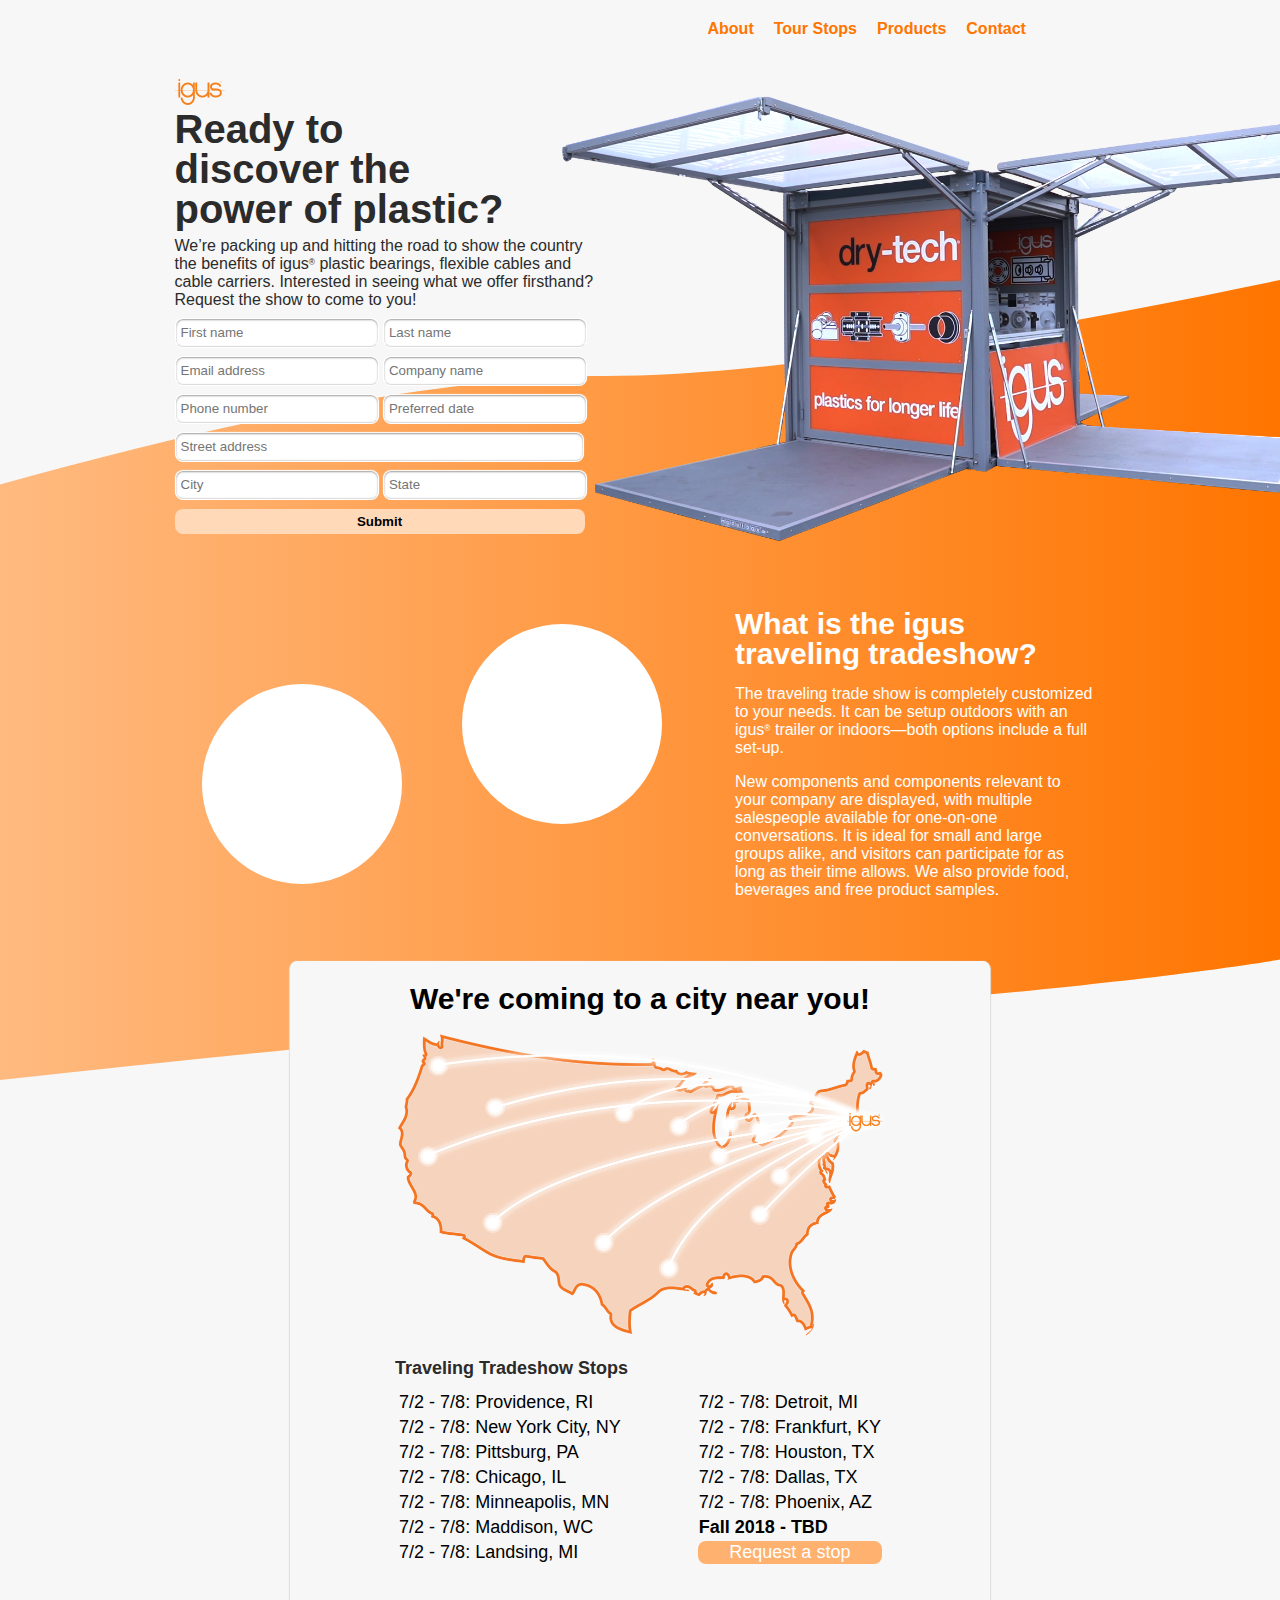
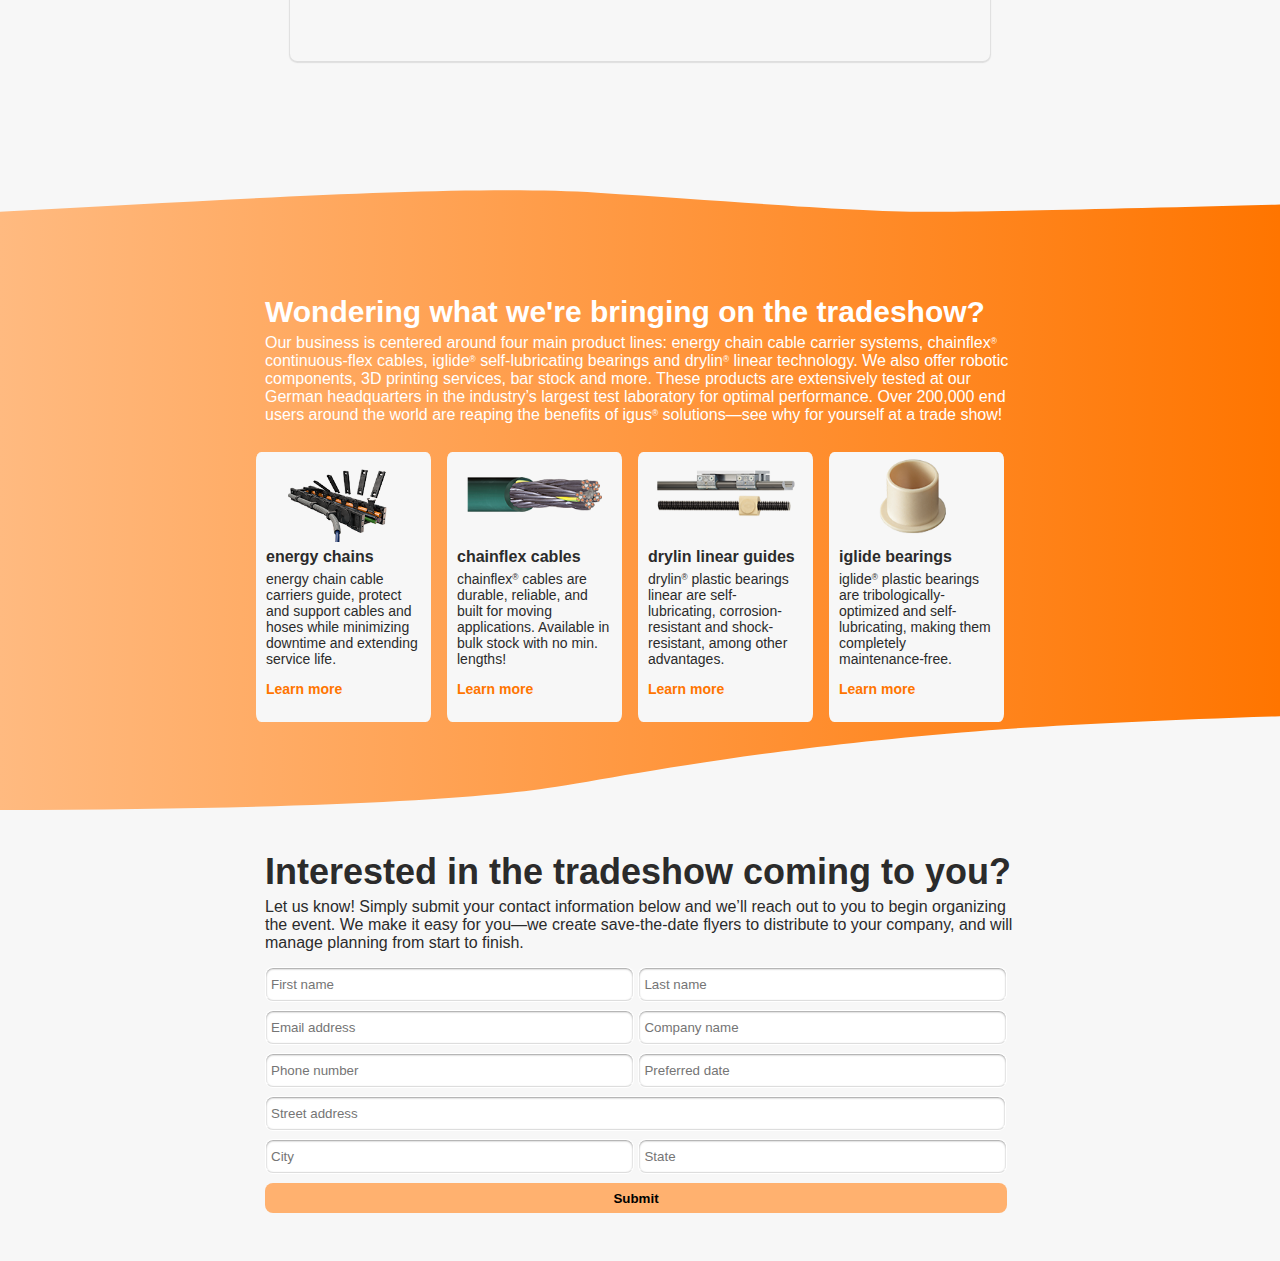
==== commit 837181f3: "Adding wistia video" ====
--- a/index.html
+++ b/index.html
@@ -46,7 +46,7 @@
       <img src="img/box_transparent.png" />
     </div>
     <div class="middle-left-content">
-      <img src="img/video_placeholder.png" class="video" />
+      <script src="https://fast.wistia.com/embed/medias/1pxfzkri9d.jsonp" async></script><script src="https://fast.wistia.com/assets/external/E-v1.js" async></script><div class="wistia_responsive_padding" style="padding:56.25% 0 0 0;position:relative;"><div class="wistia_responsive_wrapper" style="height:100%;left:0;position:absolute;top:0;width:100%;"><div class="wistia_embed wistia_async_1pxfzkri9d videoFoam=true" style="height:100%;position:relative;width:100%"><div class="wistia_swatch" style="height:100%;left:0;opacity:0;overflow:hidden;position:absolute;top:0;transition:opacity 200ms;width:100%;"><img src="https://fast.wistia.com/embed/medias/1pxfzkri9d/swatch" style="filter:blur(5px);height:100%;object-fit:contain;width:100%;" alt="" onload="this.parentNode.style.opacity=1;" /></div></div></div></div>
       <div id="circle1" class="float-left"></div>
       <div id="circle2" class="float-left"></div>
     </div>
@@ -57,7 +57,7 @@
     </div>
     <div class="map">
       <h3>We're coming to a city near you!</h3>
-      <center><img src="img/map_placeholder.png" /></center>
+      <center><img src="img/map_lines.png" /></center>
       <p class="trigger">Traveling Tradeshow Stops</p>
       <table class="tour-dates">
         <tbody>
@@ -107,30 +107,38 @@
       <p>Our business is centered around four main product lines: energy chain cable carrier systems, chainflex<span style="font-size: 10px"><sup>®</sup></span> continuous-flex cables, iglide<span style="font-size: 10px"><sup>®</sup></span> self-lubricating bearings and drylin<span style="font-size: 10px"><sup>®</sup></span> linear technology. We also offer robotic components, 3D printing services, bar stock and more. These products are extensively tested at our German headquarters in the industry’s largest test laboratory for optimal performance. Over 200,000 end users around the world are reaping the benefits of igus<span style="font-size: 10px"><sup>®</sup></span> solutions—see why for yourself at a trade show! </p>
     </div>
     <div class="tiles">
-      <div class="e-chain tile float-left">
+      <a href="https://www.igus.com/energychains">
+        <div class="e-chain tile float-left">
         <center><img src="img/echain_tile.png" /></center>
-        <h4>enery chains</h4>
+        <h4>energy chains</h4>
         <p>energy chain cable carriers guide, protect and support cables and hoses while minimizing downtime and extending service life. </p>
         <p class="cta">Learn more</p>
       </div>
+    </a>
+    <a href="https://www.igus.com/wpck/18351/chainflex">
       <div class="chainflex tile float-left">
         <center><img src="img/chainflex_tile.png" /></center>
         <h4>chainflex cables</h4>
         <p>chainflex<span style="font-size: 10px"><sup>®</sup></span> cables are durable, reliable, and built for moving applications. Available in bulk stock with no min. lengths! </p>
         <p class="cta">Learn more</p>
       </div>
+      </a>
+      <a href="https://www.igus.com/wpck/20603/linearsystem">
       <div class="drylin tile float-left">
         <center><img src="img/drylin_tile.png" /></center>
         <h4>drylin linear guides</h4>
         <p>drylin<span style="font-size: 10px"><sup>®</sup></span> plastic bearings linear are self-lubricating, corrosion-resistant and shock-resistant, among other advantages. </p>
         <p class="cta">Learn more</p>
       </div>
+      </a>
+      <a href="https://www.igus.com/wpck/18358/Gleitlager">
       <div class="iglide tile float-left">
         <center><img src="img/iglide_tile.png" /></center>
         <h4>iglide bearings</h4>
         <p>iglide<span style="font-size: 10px"><sup>®</sup></span> plastic bearings are tribologically-optimized and self-lubricating, making them completely maintenance-free. </p>
         <p class="cta">Learn more</p>
       </div>
+      </a>
     </div>
     <div class="bottom-form">
       <h3>Interested in the tradeshow coming to you?</h3>
--- a/tts.css
+++ b/tts.css
@@ -110,7 +110,8 @@
 .opt-in-br{
   display: none;
 }
-.submit:hover{
+.submit:hover,
+.tiles div:hover{
   box-shadow: 0 4px 8px 0 rgba(0, 0, 0, 0.2), 0 6px 20px 0 rgba(0, 0, 0, 0.19);
 }
 
@@ -177,9 +178,9 @@
 .middle-right-content p {
   font-size: 16px;
 }
-.middle-left-content img {
+.wistia_responsive_padding {
   width: 450px;
-  position: absolute;
+  position: absolute !important;
   left: 9%;
   margin-top: 4%;
 }
@@ -273,6 +274,7 @@
   color: #FF7500;
   font-weight: bold;
 }
+
 .tile {
   width: 190px;
   height: 300px;
@@ -373,7 +375,7 @@
     width: 345px;
     margin-left: 6%;
   }
-  .middle-left-content img {
+  .wistia_responsive_padding {
     width: 300px;
     left: 9%;
   }
@@ -507,7 +509,7 @@
     margin-left: auto;
     margin-right: auto;
   }
-  .middle-left-content img {
+  .wistia_responsive_padding {
     width: 80vw;
     position: absolute;
     left: 7vw;
@@ -640,7 +642,7 @@
     margin-left: auto;
     margin-right: auto;
   }
-  .middle-left-content img {
+  .wistia_responsive_padding {
     width: 70vw;
     margin-left: 6vw;
   }
@@ -735,7 +737,7 @@
   .middle-left-content {
     width: 400px;
   }
-  .middle-left-content img {
+  .wistia_responsive_padding {
     width: 320px;
     left: 6%;
     margin-top: 11%;
@@ -833,10 +835,10 @@
     width: 600px;
     margin-top: 0;
   }
-  .middle-left-content img {
-    width: 390px;
-    left: 7.5%;
-    margin-top: 11%;
+  .wistia_responsive_padding {
+    width: 390px !important;
+    left: 7.5% !important;
+    margin-top: 11% !important;
   }
   .middle-right-content {
     width: 360px;
@@ -943,7 +945,7 @@
   .nav{
     display: none;
   }
-  .middle-left-content img {
+  .wistia_responsive_padding {
     position: absolute;
     margin-top: 4%;
   }
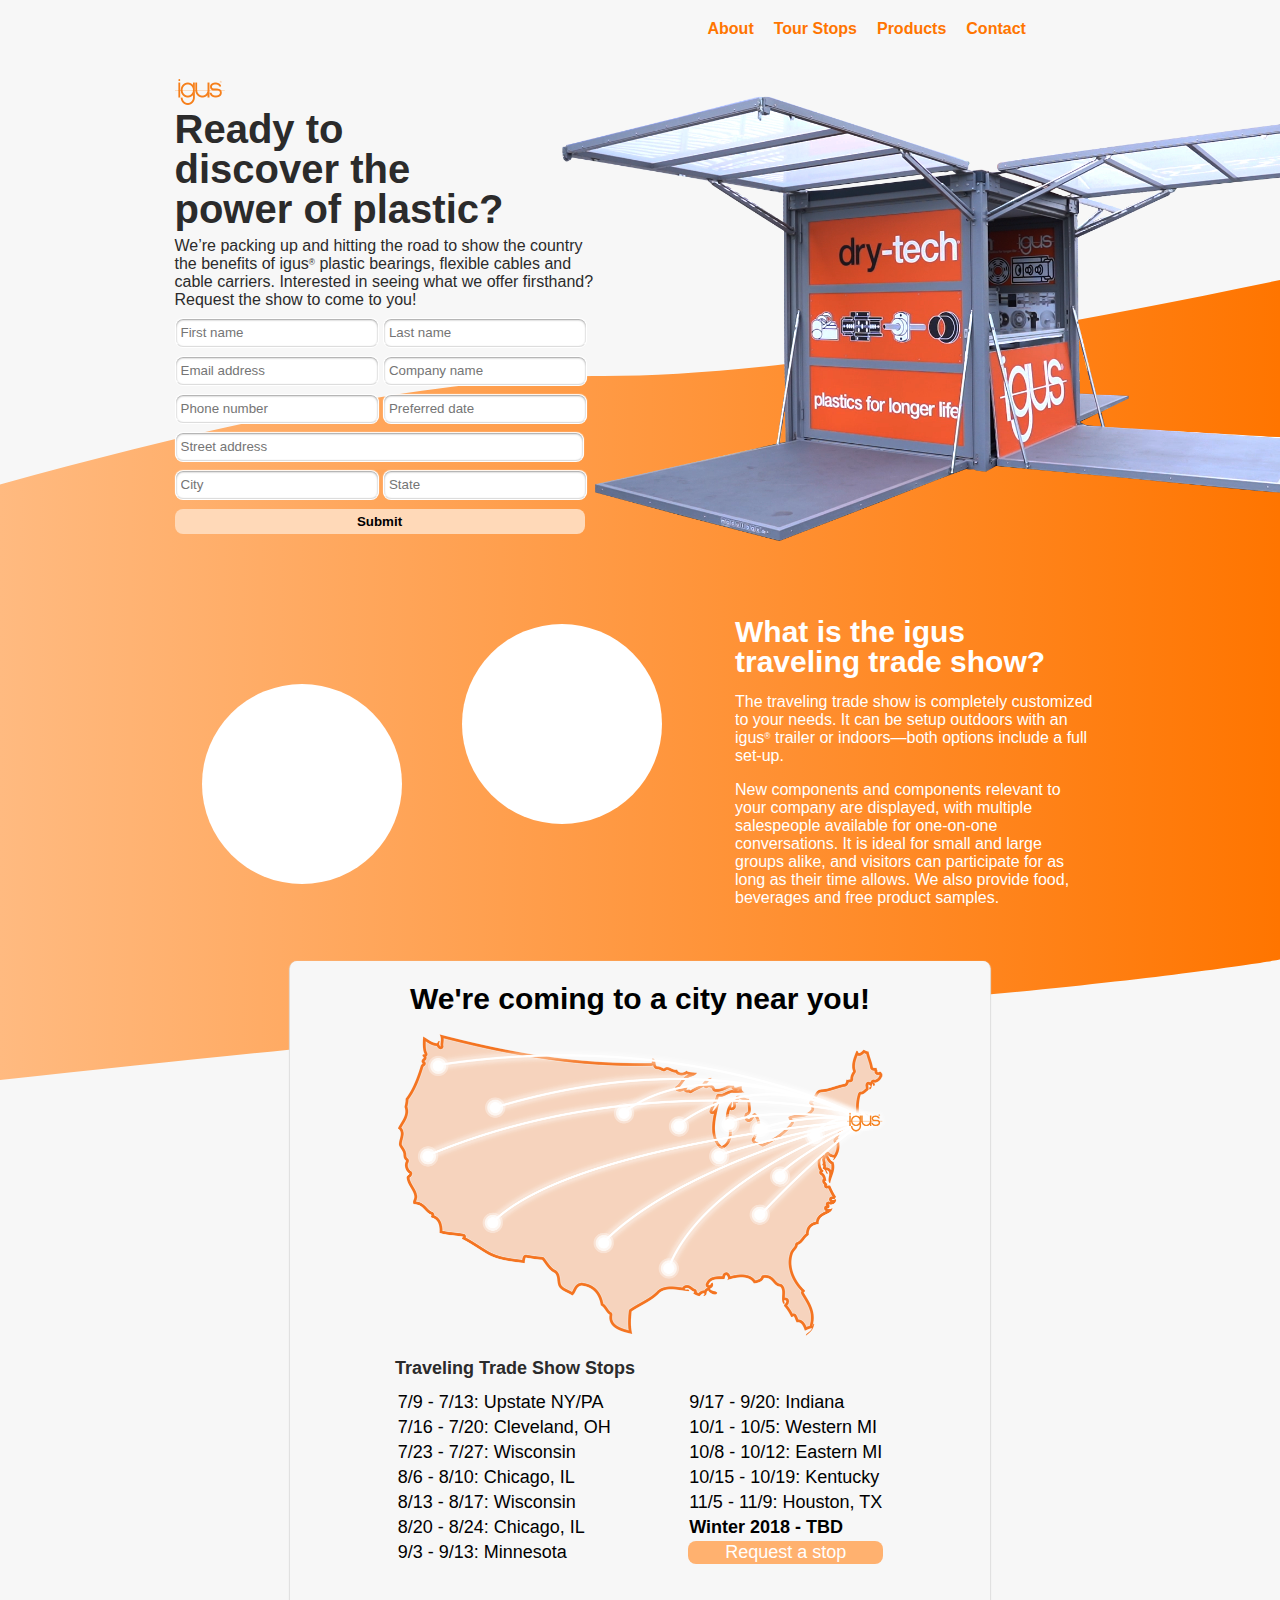
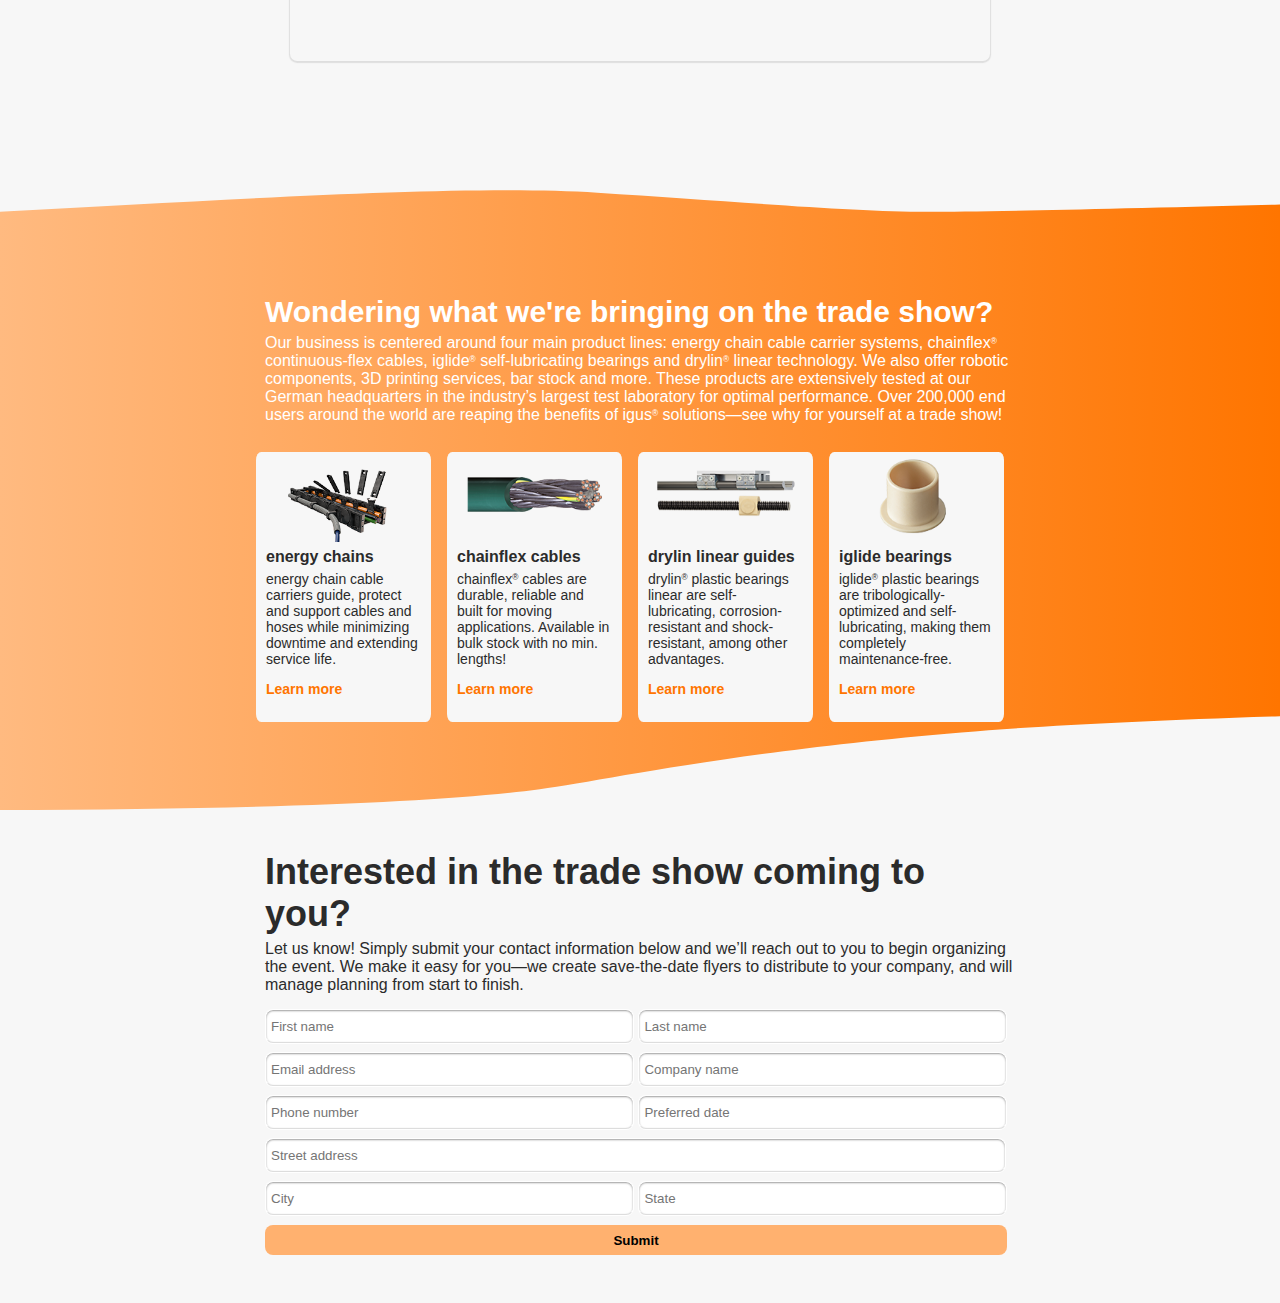
==== commit ef1d40f4: "Updates to some text and video styling" ====
--- a/index.html
+++ b/index.html
@@ -3,7 +3,7 @@
 <head>
   <meta charset="utf-8">
   <meta name="viewport" content="width=device-width, initial-scale=1">
-  <title>igus Traveling Tradeshow</title>
+  <title>igus Traveling Trade Show</title>
   <script src="https://ajax.googleapis.com/ajax/libs/jquery/3.3.1/jquery.min.js"></script>
   <script src="tts.js"></script>
   <link rel="stylesheet" type="text/css" href="tts.css">
@@ -51,48 +51,48 @@
       <div id="circle2" class="float-left"></div>
     </div>
     <div class="middle-right-content">
-      <h3>What is the igus traveling tradeshow?</h3>
+      <h3>What is the igus traveling trade show?</h3>
       <p>The traveling trade show is completely customized to your needs. It can be setup outdoors with an igus<span style="font-size: 10px"><sup>®</sup></span>  trailer or indoors—both options include a full set-up.</p>
       <p>New components and components relevant to your company are displayed, with multiple salespeople available for one-on-one conversations. It is ideal for small and large groups alike, and visitors can participate for as long as their time allows. We also provide food, beverages and free product samples. </p>
     </div>
     <div class="map">
       <h3>We're coming to a city near you!</h3>
       <center><img src="img/map_lines.png" /></center>
-      <p class="trigger">Traveling Tradeshow Stops</p>
+      <p class="trigger">Traveling Trade Show Stops</p>
       <table class="tour-dates">
         <tbody>
           <tr>
-            <td>7/2 - 7/8: Providence, RI</td>
+            <td>7/9 - 7/13: Upstate NY/PA</td>
             <td class="middle-column"></td>
-            <td>7/2 - 7/8: Detroit, MI</td>
-          </tr>
-          <tr>
-            <td>7/2 - 7/8: New York City, NY</td>
-            <td></td>
-            <td>7/2 - 7/8: Frankfurt, KY</td>
-          </tr>
-          <tr>
-            <td>7/2 - 7/8: Pittsburg, PA</td>
-            <td></td>
-            <td>7/2 - 7/8: Houston, TX</td>
-          </tr>
-          <tr>
-            <td>7/2 - 7/8: Chicago, IL</td>
-            <td></td>
-            <td>7/2 - 7/8: Dallas, TX</td>
-          </tr>
-          <tr>
-            <td>7/2 - 7/8: Minneapolis, MN</td>
-            <td></td>
-            <td>7/2 - 7/8: Phoenix, AZ</td>
-          </tr>
-          <tr>
-            <td>7/2 - 7/8: Maddison, WC</td>
-            <td></td>
-            <td><strong>Fall 2018 - TBD</strong></td>
-          </tr>
-          <tr>
-            <td>7/2 - 7/8: Landsing, MI</td>
+            <td>9/17 - 9/20: Indiana</td>
+          </tr>
+          <tr>
+            <td>7/16 - 7/20: Cleveland, OH</td>
+            <td></td>
+            <td>10/1 - 10/5: Western MI</td>
+          </tr>
+          <tr>
+            <td>7/23 - 7/27: Wisconsin </td>
+            <td></td>
+            <td>10/8 - 10/12: Eastern MI</td>
+          </tr>
+          <tr>
+            <td>8/6 - 8/10: Chicago, IL </td>
+            <td></td>
+            <td>10/15 - 10/19: Kentucky</td>
+          </tr>
+          <tr>
+            <td>8/13 - 8/17: Wisconsin </td>
+            <td></td>
+            <td>11/5 - 11/9: Houston, TX</td>
+          </tr>
+          <tr>
+            <td>8/20 - 8/24: Chicago, IL</td>
+            <td></td>
+            <td><strong>Winter 2018 - TBD</strong></td>
+          </tr>
+          <tr>
+            <td>9/3 - 9/13: Minnesota</td>
             <td></td>
             <td class="cta">Request a stop</td>
           </tr>
@@ -103,7 +103,7 @@
       <img src="img/van.png" />
     </div>
     <div class="tile-intro">
-      <h3>Wondering what we're bringing on the tradeshow?</h3>
+      <h3>Wondering what we're bringing on the trade show?</h3>
       <p>Our business is centered around four main product lines: energy chain cable carrier systems, chainflex<span style="font-size: 10px"><sup>®</sup></span> continuous-flex cables, iglide<span style="font-size: 10px"><sup>®</sup></span> self-lubricating bearings and drylin<span style="font-size: 10px"><sup>®</sup></span> linear technology. We also offer robotic components, 3D printing services, bar stock and more. These products are extensively tested at our German headquarters in the industry’s largest test laboratory for optimal performance. Over 200,000 end users around the world are reaping the benefits of igus<span style="font-size: 10px"><sup>®</sup></span> solutions—see why for yourself at a trade show! </p>
     </div>
     <div class="tiles">
@@ -119,7 +119,7 @@
       <div class="chainflex tile float-left">
         <center><img src="img/chainflex_tile.png" /></center>
         <h4>chainflex cables</h4>
-        <p>chainflex<span style="font-size: 10px"><sup>®</sup></span> cables are durable, reliable, and built for moving applications. Available in bulk stock with no min. lengths! </p>
+        <p>chainflex<span style="font-size: 10px"><sup>®</sup></span> cables are durable, reliable and built for moving applications. Available in bulk stock with no min. lengths! </p>
         <p class="cta">Learn more</p>
       </div>
       </a>
@@ -141,7 +141,7 @@
       </a>
     </div>
     <div class="bottom-form">
-      <h3>Interested in the tradeshow coming to you?</h3>
+      <h3>Interested in the trade show coming to you?</h3>
       <p>Let us know! Simply submit your contact information below and we’ll reach out to you to begin organizing the event. We make it easy for you—we create save-the-date flyers to distribute to your company, and will manage planning from start to finish. </p>
       <form action="https://forms.hubspot.com/uploads/form/v2/2366840/729fb272-72f8-492a-8fc4-59e9e68675ff" method="post">
         <input type="text" placeholder="First name" name="firstname" class="two-column" />
--- a/tts.css
+++ b/tts.css
@@ -24,7 +24,7 @@
   position: absolute;
   left: 0;
   z-index: 1;
-  width: 100vw;
+  width: 100%;
 }
 .orangebg {
   top: 280px;
@@ -259,7 +259,7 @@
 /* Product tiles */
 .tiles {
   position: relative;
-  width: 913px;
+  width: 914px;
   margin-top: 3%;
 }
 h4 {
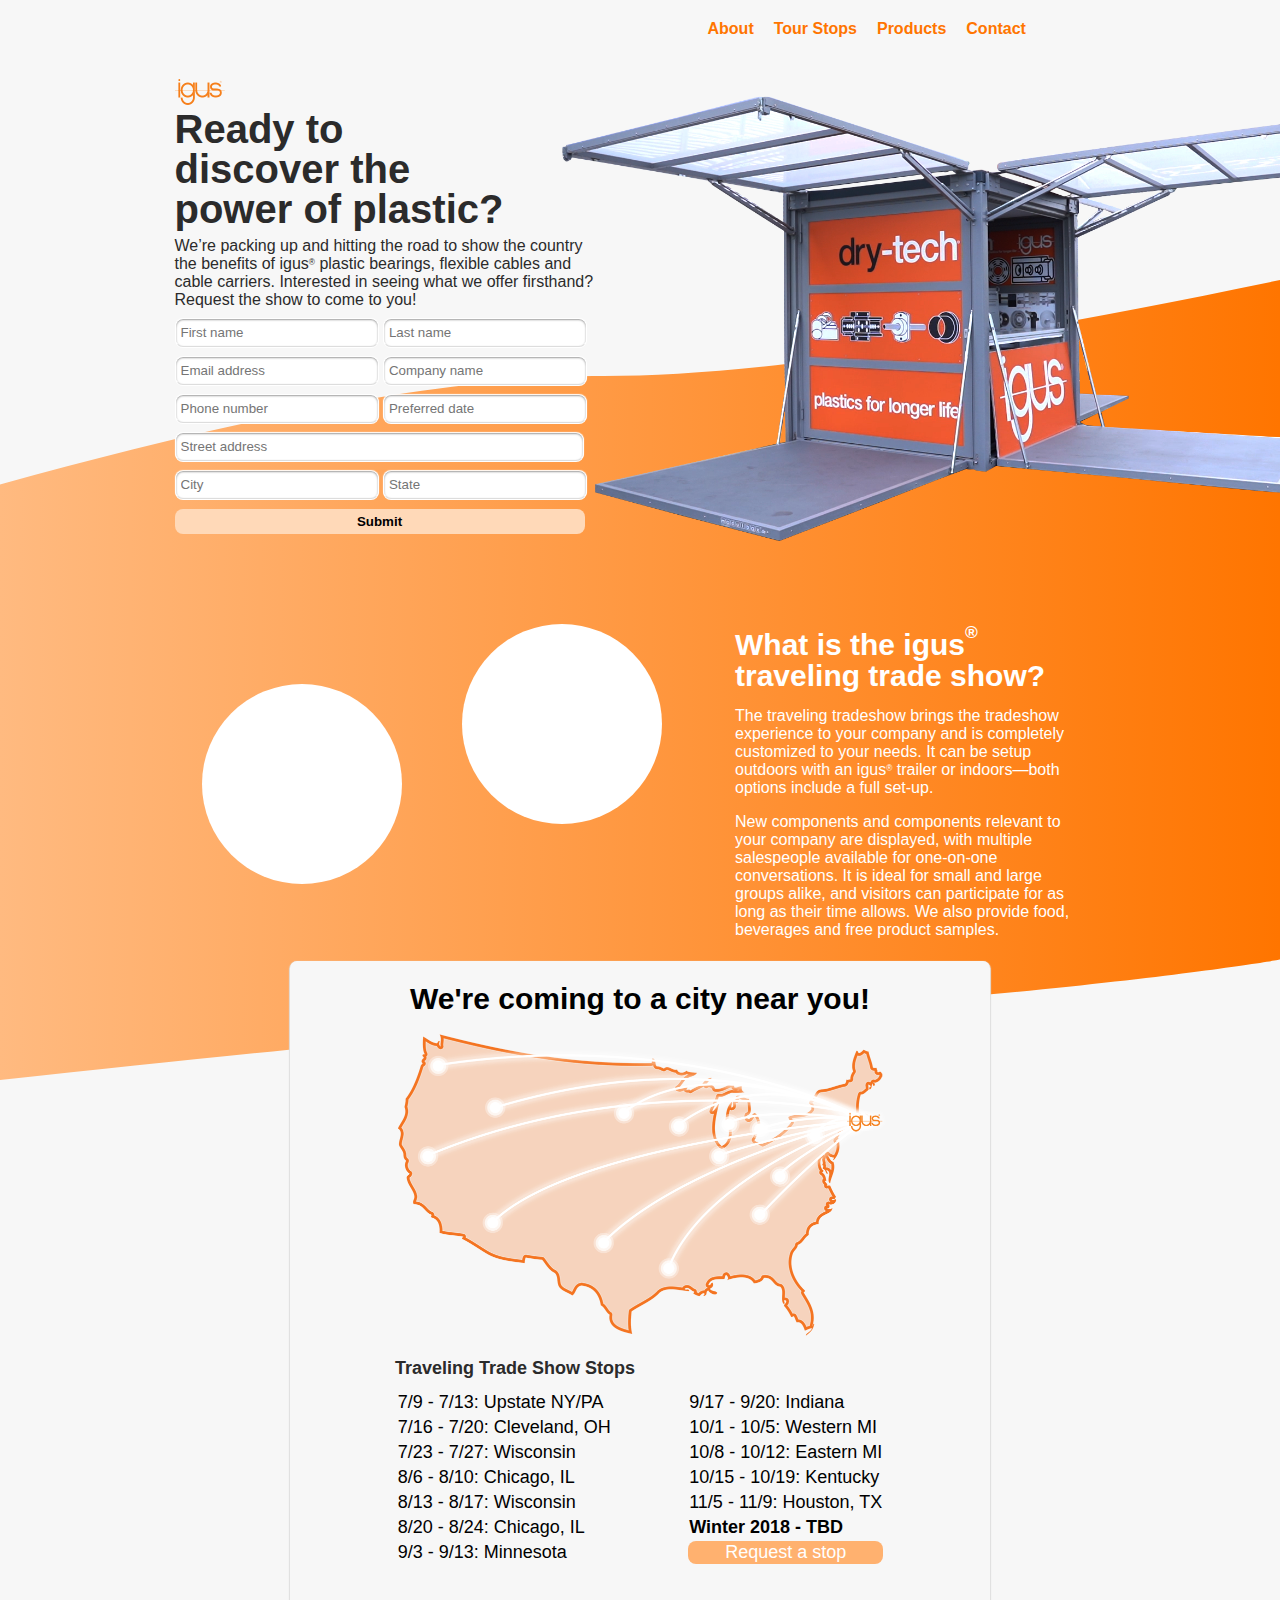
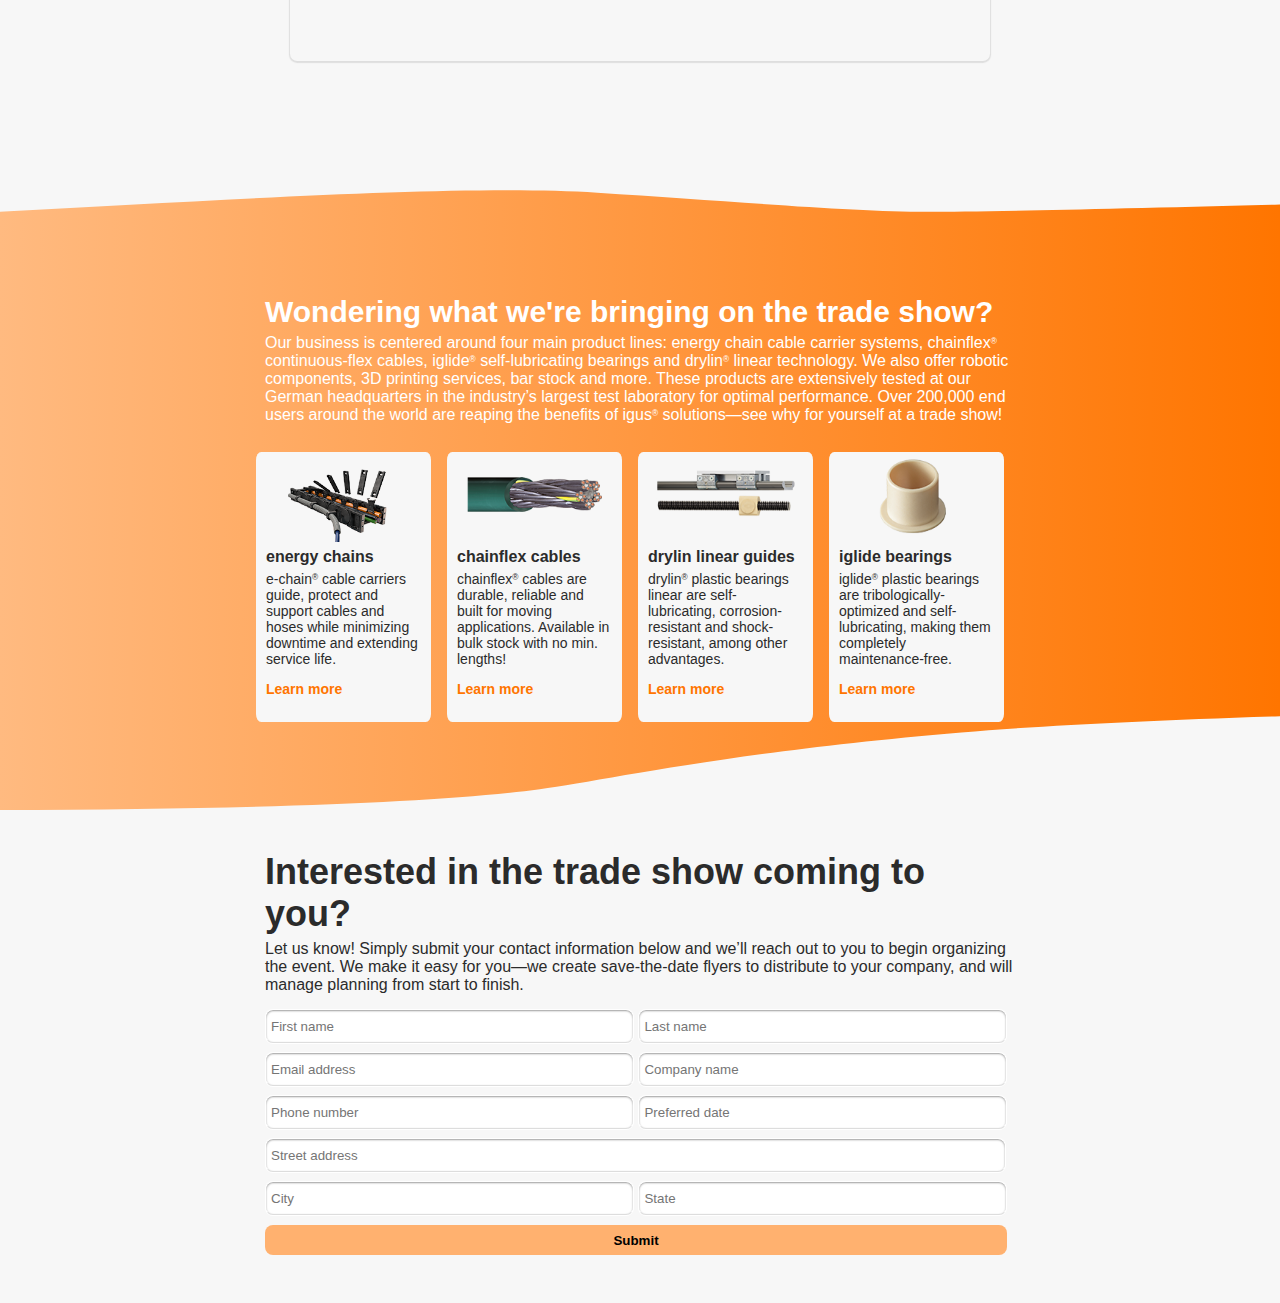
==== commit 69c7c13d: "Old changes" ====
--- a/index.html
+++ b/index.html
@@ -1,14 +1,26 @@
 <!DOCTYPE html>
 <html lang="en" dir="ltr">
 <head>
+  <!-- Google Tag Manager -->
+  <script>(function(w,d,s,l,i){w[l]=w[l]||[];w[l].push({'gtm.start':
+  new Date().getTime(),event:'gtm.js'});var f=d.getElementsByTagName(s)[0],
+  j=d.createElement(s),dl=l!='dataLayer'?'&l='+l:'';j.async=true;j.src=
+  'https://www.googletagmanager.com/gtm.js?id='+i+dl;f.parentNode.insertBefore(j,f);
+  })(window,document,'script','dataLayer','GTM-5MXKPWD');</script>
+  <!-- End Google Tag Manager -->
   <meta charset="utf-8">
   <meta name="viewport" content="width=device-width, initial-scale=1">
+  <meta name="description" content="igus Plastic Bearings, Cable Carriers and Cables are touring the country.  Request a traveling tradeshow stop near you!"/>
   <title>igus Traveling Trade Show</title>
   <script src="https://ajax.googleapis.com/ajax/libs/jquery/3.3.1/jquery.min.js"></script>
   <script src="tts.js"></script>
   <link rel="stylesheet" type="text/css" href="tts.css">
 </head>
 <body>
+<!-- Google Tag Manager (noscript) -->
+<noscript><iframe src="https://www.googletagmanager.com/ns.html?id=GTM-5MXKPWD"
+height="0" width="0" style="display:none;visibility:hidden"></iframe></noscript>
+<!-- End Google Tag Manager (noscript) -->
   <div class="container">
     <div class="nav">
       <a class="about float-left">About</a>
@@ -51,8 +63,8 @@
       <div id="circle2" class="float-left"></div>
     </div>
     <div class="middle-right-content">
-      <h3>What is the igus traveling trade show?</h3>
-      <p>The traveling trade show is completely customized to your needs. It can be setup outdoors with an igus<span style="font-size: 10px"><sup>®</sup></span>  trailer or indoors—both options include a full set-up.</p>
+      <h3>What is the igus<span style="font-size: 25px"><sup><sup>®</sup></sup></span> traveling trade show?</h3>
+      <p>The traveling tradeshow brings the tradeshow experience to your company and is completely customized to your needs. It can be setup outdoors with an igus<span style="font-size: 10px"><sup>®</sup></span>  trailer or indoors—both options include a full set-up.</p>
       <p>New components and components relevant to your company are displayed, with multiple salespeople available for one-on-one conversations. It is ideal for small and large groups alike, and visitors can participate for as long as their time allows. We also provide food, beverages and free product samples. </p>
     </div>
     <div class="map">
@@ -111,7 +123,7 @@
         <div class="e-chain tile float-left">
         <center><img src="img/echain_tile.png" /></center>
         <h4>energy chains</h4>
-        <p>energy chain cable carriers guide, protect and support cables and hoses while minimizing downtime and extending service life. </p>
+        <p>e-chain<span style="font-size: 10px"><sup>®</sup></span> cable carriers guide, protect and support cables and hoses while minimizing downtime and extending service life. </p>
         <p class="cta">Learn more</p>
       </div>
     </a>
@@ -194,6 +206,8 @@
           </g>
       </g>
   </svg>
+
+
   <script src="https://unpkg.com/scrollreveal/dist/scrollreveal.min.js"></script>
   <script src="https://cdnjs.cloudflare.com/ajax/libs/ScrollMagic/2.0.5/ScrollMagic.min.js"></script>
   <script src="https://cdnjs.cloudflare.com/ajax/libs/ScrollMagic/2.0.5/plugins/debug.addIndicators.min.js"></script>
--- a/tts.css
+++ b/tts.css
@@ -97,6 +97,7 @@
 input[type=submit] {
   border: none;
   font-weight: bold;
+  -webkit-appearance: none;
 }
 .form-text{
   font-size: 13px;
@@ -321,7 +322,7 @@
     height: 320px;
   }
   .orangebg-2 {
-    top: 1020px;
+    top: 1050px;
     height: 350px;
   }
 
@@ -354,20 +355,28 @@
   }
   .top-left-content .one-column, .top-left-content .two-column {
     width: calc(100% - 20px);
+    min-width: 345px;
   }
   .top-left-content input[type=submit] {
     width: calc(100% - 10px);
+    min-width: 345px;
   }
 
   /* Second form */
-  .bottom-form .one-column {
-    width: calc(100% - 20px);
-  }
+  .bottom-form .one-column,
   .bottom-form .two-column {
-    width: calc(100% - 20px);
-  }
+    width: calc(100vw - 40px);
+    min-width: 345px;
+  }
+
+  .bottom-form,
   .bottom-form input[type=submit] {
-    width: 100%;
+    width: calc(100vw - 30px);
+    min-width: 345px;
+  }
+
+  .bottom-form {
+    margin-left: 8px;
   }
 
   /* Video styling */
@@ -393,7 +402,8 @@
 
   /* Video text styling */
   .middle-right-content {
-    width: 330px;
+    width: calc(100vw - 20px);
+    min-width: 345px;
     margin-top: 86%;
   }
 
@@ -408,7 +418,7 @@
     width: 340px;
     height: 430px;
     margin-top: 45%;
-    margin-left: 5%;
+    margin-left:calc(100vw - 95.3vw);
   }
   .map img {
     width: 280px;
@@ -420,14 +430,16 @@
   /* Tile intro */
   .tile-intro {
     width: 340px;
+    min-width: 345px;
     margin-left: 8px;
     margin-top: 135%;
   }
 
   /* Product tiles */
   .tiles {
-    width: 355px;
-    margin-left: 6px;
+    width: calc(100vw - 30px);
+    min-width: 345px;
+    margin-left: calc(100vw - 96.2vw);
   }
   .tile {
     width: 145px;
@@ -442,12 +454,6 @@
   }
   h4 {
     font-size: 14px;
-  }
-
-  /* Bottom form */
-  .bottom-form {
-    width: 320px;
-    margin-left: 8px;
   }
 }
 
@@ -465,7 +471,7 @@
     top: 210px;
   }
   .orangebg-2 {
-    top: 1020px;
+    top: 1070px;
   }
 
   /* Popular styles */
